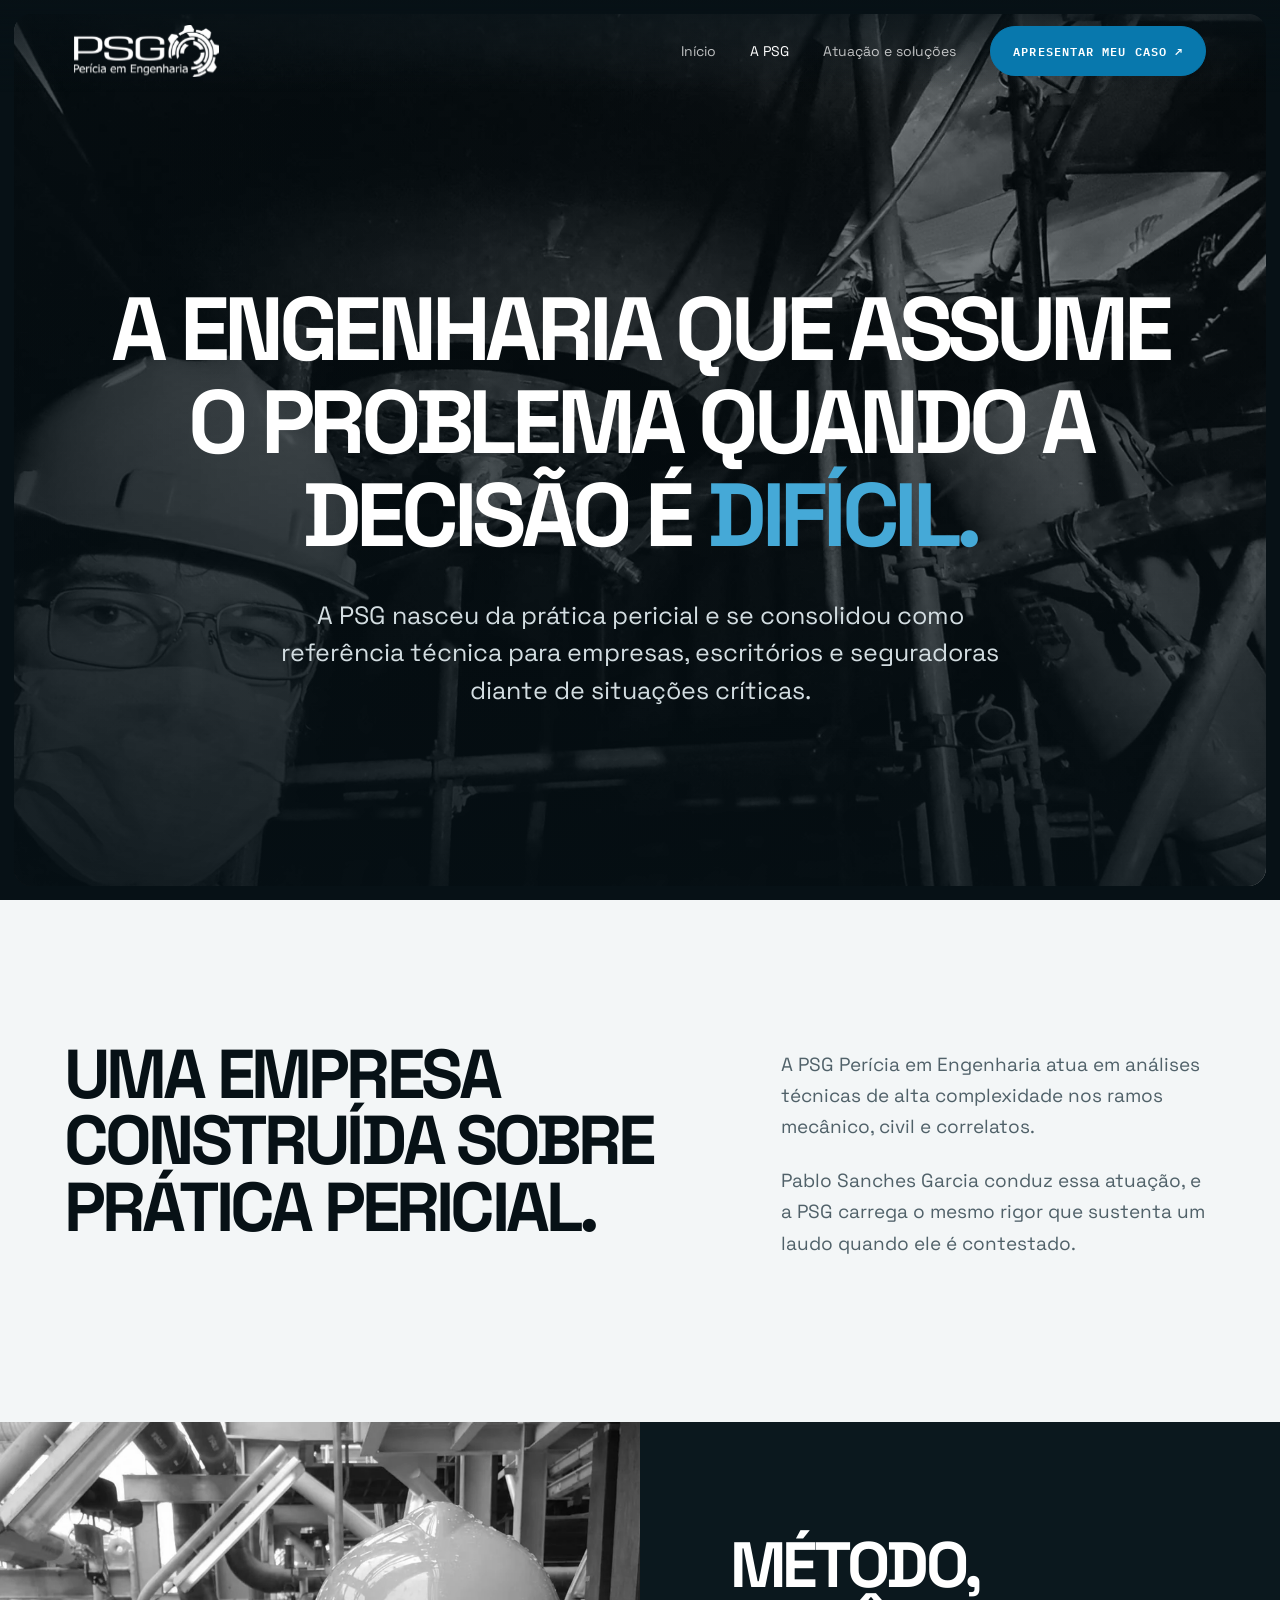
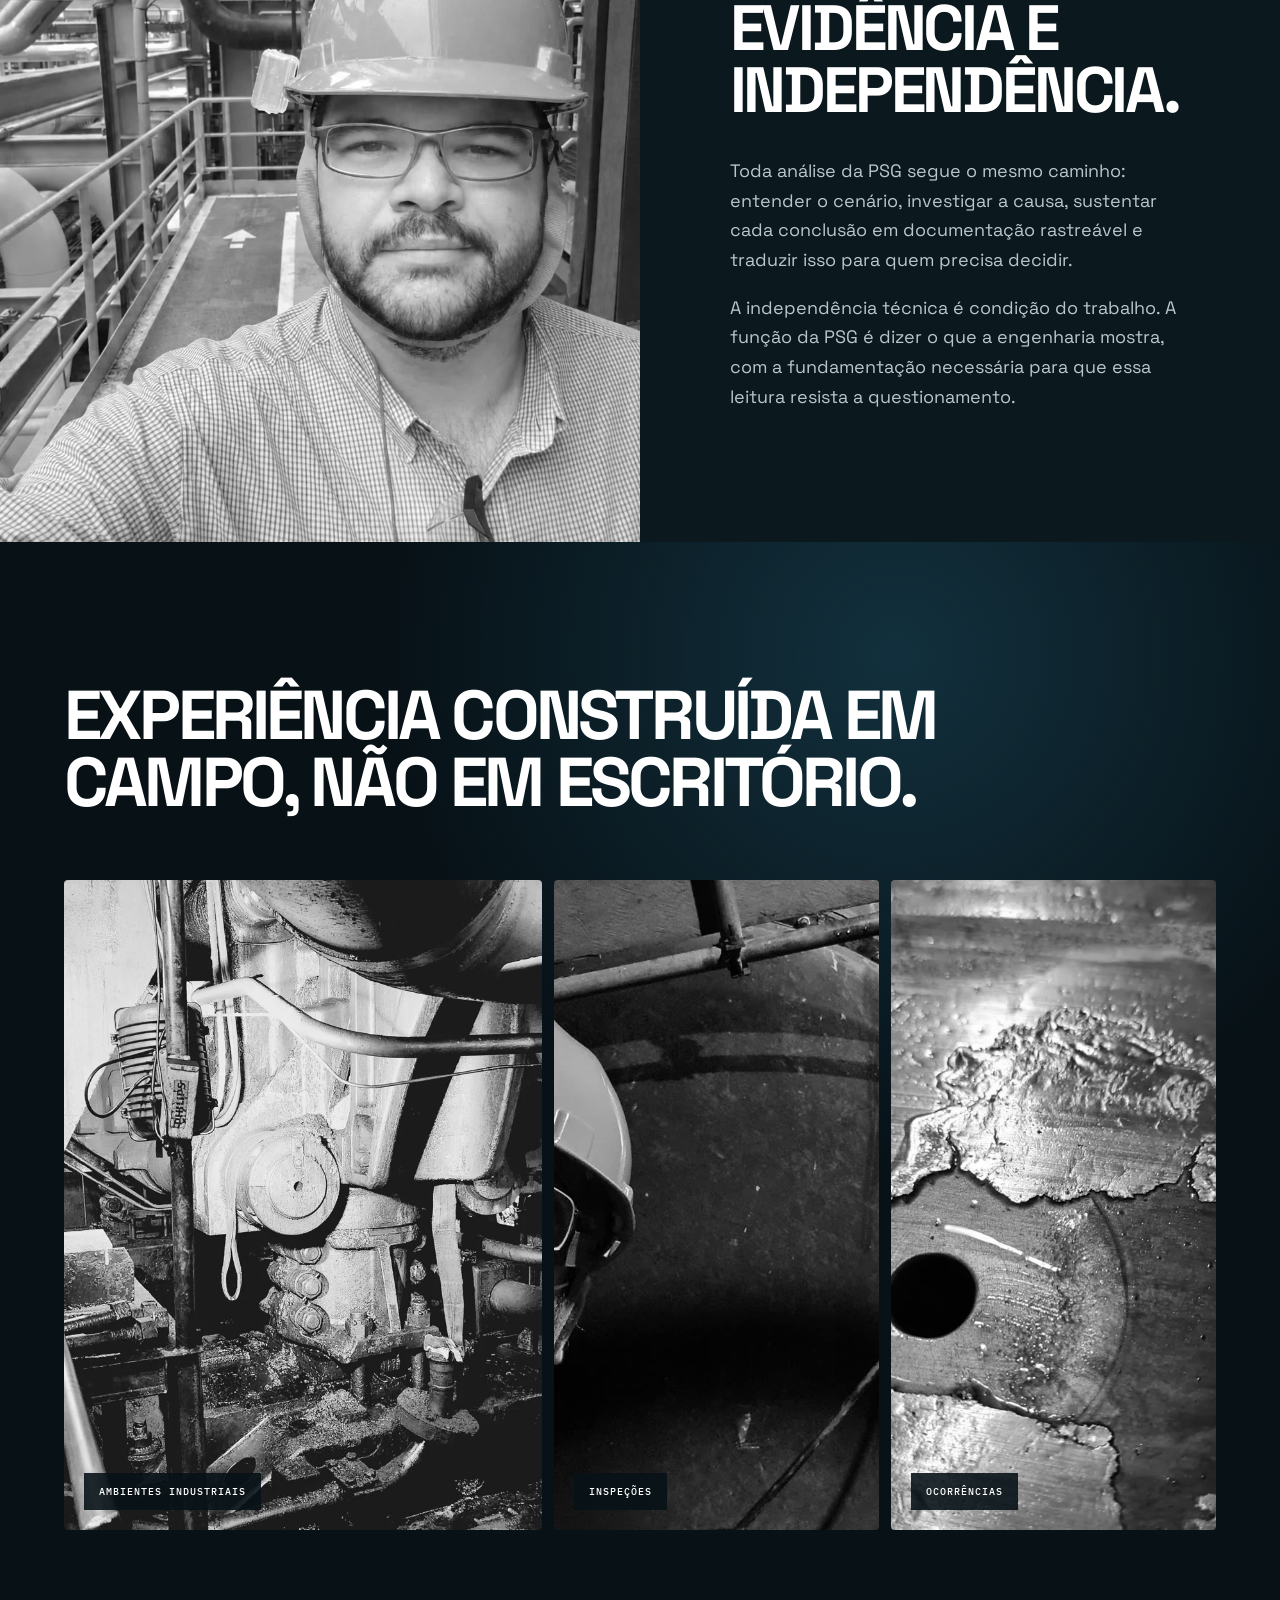
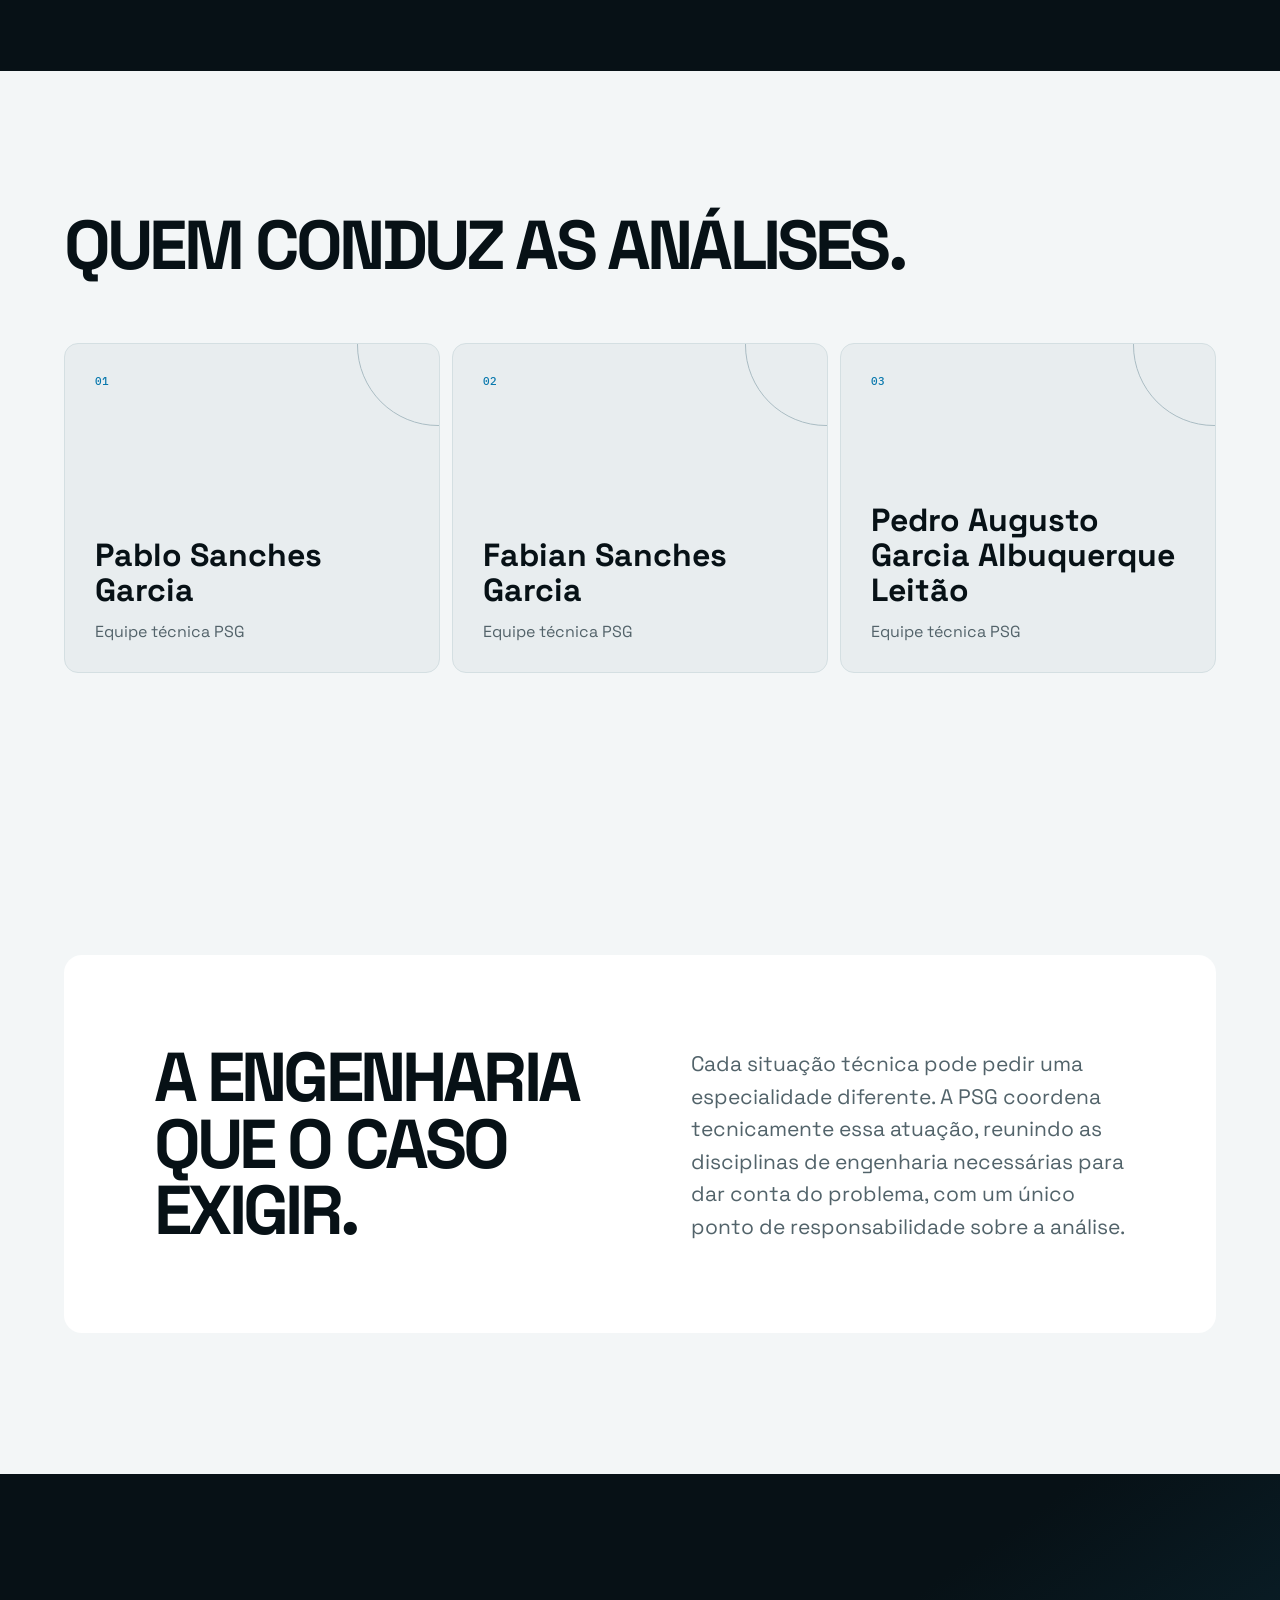
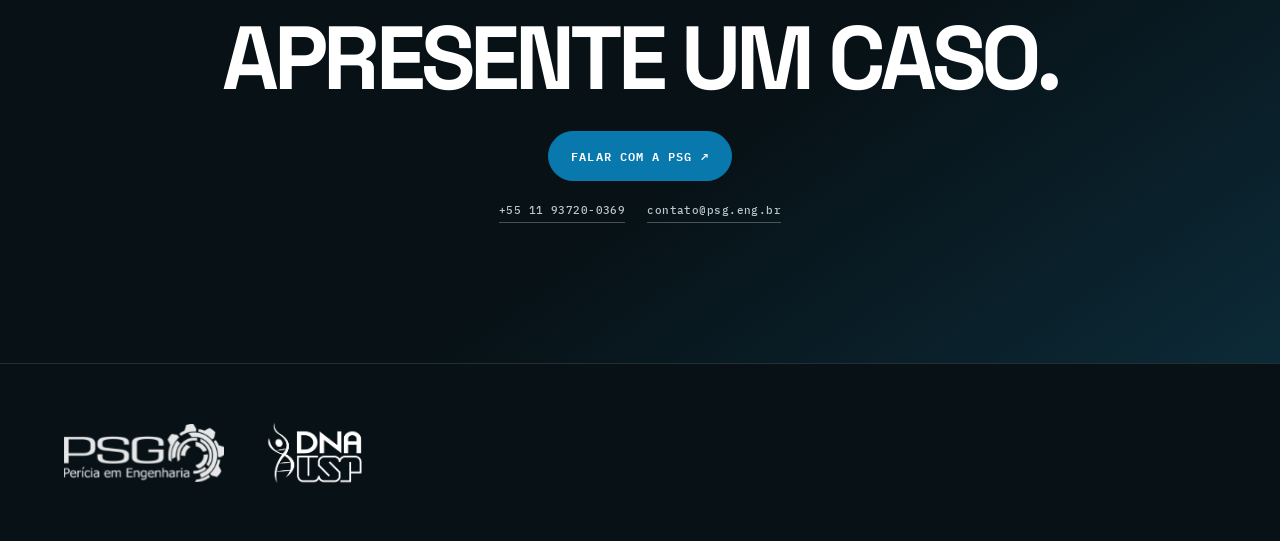
==== a-psg/index.html @ a9a71434 "COMMIT 01 | THEODORO" ====
<!DOCTYPE html>

<html lang="pt-BR"><head>
<!-- Google Tag Manager -->
<script>(function(w,d,s,l,i){w[l]=w[l]||[];w[l].push({"gtm.start":new Date().getTime(),event:"gtm.js"});var f=d.getElementsByTagName(s)[0],j=d.createElement(s),dl=l!="dataLayer"?"&l="+l:"";j.async=true;j.src="https://www.googletagmanager.com/gtm.js?id="+i+dl;f.parentNode.insertBefore(j,f);})(window,document,"script","dataLayer","GTM-MQ7P9SL2");</script>
<!-- End Google Tag Manager --><meta charset="utf-8"/><meta content="width=device-width,initial-scale=1" name="viewport"/><meta content="Conheça a PSG Perícia em Engenharia." name="description"/><title>A PSG — Perícia em Engenharia</title><link href="../assets/brand/favicon-psg.png" rel="icon" sizes="512x512" type="image/png"/><style>html,body{background:#071116}</style><link href="https://fonts.googleapis.com" rel="preconnect"/><link crossorigin="anonymous" href="https://fonts.gstatic.com" rel="preconnect"/><link href="https://fonts.googleapis.com/css2?family=IBM+Plex+Mono:wght@400;500;600&amp;family=Space+Grotesk:wght@400;500;600;700&amp;display=swap" rel="stylesheet"/><script>if(location.protocol==="file:")document.documentElement.classList.add("psg-file-entry")</script><link href="../style.css" rel="stylesheet"/></head>
<body class="inner about-page">
<!-- Google Tag Manager (noscript) -->
<noscript><iframe height="0" src="https://www.googletagmanager.com/ns.html?id=GTM-MQ7P9SL2" style="display:none;visibility:hidden" width="0"></iframe></noscript>
<!-- End Google Tag Manager (noscript) -->
<header class="topbar"><div class="wrap nav"><a href="../index.html"><img alt="PSG Perícia em Engenharia" class="logo" decoding="async" src="../assets/brand/logo-psg.svg"/></a><button aria-controls="navlinks" aria-expanded="false" aria-label="Abrir menu" class="menu">☰</button><nav class="navlinks" id="navlinks"><a href="../index.html">Início</a><a class="active" href="../a-psg/index.html">A PSG</a><a href="../solucoes/index.html">Atuação e soluções</a><a class="pill" href="#contato">Apresentar meu caso ↗</a></nav></div></header>
<main>
<section class="inner-hero"><img alt="Pablo Sanches Garcia durante uma inspeção em uma planta industrial" class="inner-hero-bg" decoding="async" fetchpriority="high" loading="eager" src="../assets/web/about-pablo-method.webp"/><div class="wrap inner-hero-content"><h1>A engenharia que assume o problema quando a decisão é <em>difícil.</em></h1><p>A PSG nasceu da prática pericial e se consolidou como referência técnica para empresas, escritórios e seguradoras diante de situações críticas.</p></div></section>
<section class="section light"><div class="wrap about-intro reveal"><h2>Uma empresa construída sobre prática pericial.</h2><div class="about-copy"><p>A PSG Perícia em Engenharia atua em análises técnicas de alta complexidade nos ramos mecânico, civil e correlatos.</p><p>Pablo Sanches Garcia conduz essa atuação, e a PSG carrega o mesmo rigor que sustenta um laudo quando ele é contestado.</p></div></div></section>
<section class="method-band"><div class="method-image reveal reveal-left"><img alt="Pablo em campo, com equipamento de proteção, dentro de uma planta industrial" decoding="async" loading="lazy" src="../assets/web/about-pablo-sem-marcas.webp"/></div><div class="method-copy reveal reveal-right"><h2>Método, evidência e independência.</h2><p>Toda análise da PSG segue o mesmo caminho: entender o cenário, investigar a causa, sustentar cada conclusão em documentação rastreável e traduzir isso para quem precisa decidir.</p><p>A independência técnica é condição do trabalho. A função da PSG é dizer o que a engenharia mostra, com a fundamentação necessária para que essa leitura resista a questionamento.</p></div></section>
<section class="section field-section inner-field"><div class="wrap"><div class="field-heading reveal"><h2>Experiência construída em campo, não em escritório.</h2></div><div class="inner-gallery reveal"><figure><img alt="Equipamento no interior de uma fábrica" decoding="async" loading="lazy" src="../assets/web/about-field.webp"/><figcaption>Ambientes industriais</figcaption></figure><figure><img alt="Pablo inspecionando um equipamento industrial" decoding="async" loading="lazy" src="../assets/web/about-pablo-inspection.webp"/><figcaption>Inspeções</figcaption></figure><figure><img alt="Evidência de falha em componente" decoding="async" loading="lazy" src="../assets/web/about-evidence.webp"/><figcaption>Ocorrências</figcaption></figure></div></div></section>
<section class="section light team-section"><div class="wrap"><div class="team-heading reveal"><h2>Quem conduz as análises.</h2></div><div class="team-grid reveal"><article><span>01</span><h3>Pablo Sanches Garcia</h3><p>Equipe técnica PSG</p></article><article><span>02</span><h3>Fabian Sanches Garcia</h3><p>Equipe técnica PSG</p></article><article><span>03</span><h3>Pedro Augusto Garcia Albuquerque Leitão</h3><p>Equipe técnica PSG</p></article></div></div></section>
<section class="section light capacity"><div class="wrap"><div class="capacity-card reveal"><h2>A engenharia que o caso exigir.</h2><p>Cada situação técnica pode pedir uma especialidade diferente. A PSG coordena tecnicamente essa atuação, reunindo as disciplinas de engenharia necessárias para dar conta do problema, com um único ponto de responsabilidade sobre a análise.</p></div></div></section>
<section class="section contact-section" id="contato"><div class="wrap contact reveal"><div><h2>Apresente um caso.</h2></div><div class="contact-side"><a class="button primary" href="https://wa.me/5511937200369">Falar com a PSG ↗</a><div class="contact-links"><a href="tel:+5511937200369">+55 11 93720-0369</a><a href="mailto:contato@psg.eng.br">contato@psg.eng.br</a></div></div></div></section>
</main><footer class="footer"><div class="wrap footer-row"><div class="footer-brands"><img alt="PSG" class="footer-logo" decoding="async" src="../assets/brand/logo-psg.svg"/><img alt="DNA USP" class="dna-logo" decoding="async" src="../assets/brand/dna-usp-branco.png"/></div></div></footer><script src="../script.js"></script></body></html>
---- style.css ----
:root{--blue:#0878ad;--blue2:#45a9d7;--ink:#071116;--paper:#f3f6f7;--line:rgba(255,255,255,.18);--muted:#aebbc1;--max:1440px;--pad:clamp(24px,5vw,78px)}
*{box-sizing:border-box}html{scroll-behavior:smooth}body{margin:0;background:var(--ink);color:#fff;font-family:"Space Grotesk",sans-serif;overflow-x:hidden}a{color:inherit;text-decoration:none}img{display:block;max-width:100%}button{font:inherit}.wrap{width:min(var(--max),100%);margin:auto;padding-inline:var(--pad)}
.topbar{position:fixed;z-index:30;left:0;right:0;top:0;height:92px;display:flex;align-items:center;transition:.3s;background:linear-gradient(#071116cc,transparent)}.topbar.scrolled{height:72px;background:#071116eb;backdrop-filter:blur(12px);border-bottom:1px solid #ffffff14}.nav{display:flex;align-items:center;justify-content:space-between}.logo{width:176px;filter:brightness(0) invert(1)}.navlinks{display:flex;gap:34px;align-items:center;font-size:14px}.navlinks a:not(.pill){opacity:.72}.navlinks a.active,.navlinks a:hover{opacity:1}.pill,.button{border:1px solid #fff3;border-radius:100px;padding:14px 22px;display:inline-flex;align-items:center;gap:18px;text-transform:uppercase;letter-spacing:.09em;font:600 12px "IBM Plex Mono",monospace;transition:.25s}.button.primary,.pill{background:var(--blue);border-color:var(--blue)}.button:hover,.pill:hover{background:#fff;color:var(--ink);transform:translateY(-2px)}.menu{display:none;background:none;border:0;color:#fff;font-size:24px}
.hero{min-height:100svh;position:relative;display:flex;align-items:flex-end;overflow:hidden}.hero-bg{position:absolute;inset:0;background:url('assets/web/hero-industria.webp') center/cover no-repeat;filter:grayscale(1);transform:scale(1.02)}.hero:after{content:"";position:absolute;inset:0;background:linear-gradient(90deg,#061015f2 0%,#061015b5 48%,#06101522 78%),linear-gradient(0deg,#071116 0%,transparent 45%)}.hero-content{position:relative;z-index:2;padding-top:150px;padding-bottom:72px}.eyebrow{display:flex;gap:13px;align-items:center;text-transform:uppercase;letter-spacing:.16em;font:500 11px "IBM Plex Mono";color:var(--blue2)}.eyebrow:before{content:"";width:36px;height:1px;background:currentColor}.hero h1,.page-hero h1{font-size:clamp(54px,7.6vw,120px);line-height:.88;letter-spacing:-.065em;max-width:1100px;margin:24px 0 34px;text-transform:uppercase}.hero h1 em,.page-hero h1 em{color:var(--blue2);font-style:normal}.lead{font-size:clamp(18px,2vw,25px);line-height:1.4;max-width:720px;color:#d8e0e4}.actions{display:flex;gap:12px;margin-top:36px;flex-wrap:wrap}.hero-meta{display:flex;gap:40px;margin-top:72px;font:500 11px "IBM Plex Mono";letter-spacing:.1em;text-transform:uppercase;color:#bfccd1}.hero-meta span{display:flex;gap:10px;align-items:center}.hero-meta i{width:5px;height:5px;background:var(--blue2);border-radius:50%}
.ticker{border-block:1px solid #ffffff18;overflow:hidden;white-space:nowrap;padding:18px 0;font:500 12px "IBM Plex Mono";text-transform:uppercase;letter-spacing:.13em;color:#8da0a8}.ticker-track{display:flex;width:max-content;will-change:transform;animation:tickerMove 34s linear infinite}.ticker-sequence{display:flex;align-items:center;flex:none}.ticker b{color:var(--blue2);margin:0 25px}@keyframes tickerMove{to{transform:translateX(-50%)}}
.section{padding:clamp(90px,11vw,170px) 0}.section.light{background:var(--paper);color:var(--ink)}.section.blue{background:var(--blue)}.section-head{display:grid;grid-template-columns:1fr 2fr;gap:60px;margin-bottom:70px}.section h2{font-size:clamp(42px,5.4vw,82px);line-height:.96;letter-spacing:-.055em;margin:0;text-transform:uppercase}.section-intro{font-size:clamp(19px,2.1vw,28px);line-height:1.35;max-width:760px;margin:0;color:#becbd0}.light .section-intro{color:#405159}.kicker{font:500 11px "IBM Plex Mono";letter-spacing:.14em;text-transform:uppercase;color:var(--blue)}
.problem-grid{display:grid;grid-template-columns:repeat(3,1fr);border-top:1px solid #1d3038}.problem{padding:34px 25px 50px 0;border-bottom:1px solid #1d3038;min-height:170px}.problem:nth-child(3n+2),.problem:nth-child(3n+3){padding-left:25px;border-left:1px solid #1d3038}.num{font:500 11px "IBM Plex Mono";color:var(--blue);margin-bottom:35px}.problem p{font-size:20px;line-height:1.3;margin:0;max-width:350px}
.split{display:grid;grid-template-columns:1fr 1fr;min-height:760px}.split-media{position:relative;overflow:hidden}.split-media img{width:100%;height:100%;object-fit:cover;filter:grayscale(1);transition:1s}.split-media:hover img{transform:scale(1.03);filter:grayscale(.3)}.split-copy{padding:clamp(50px,7vw,110px);display:flex;flex-direction:column;justify-content:center}.split-copy h2{max-width:720px}.split-copy p{font-size:20px;line-height:1.55;color:#c2ced3;max-width:650px}.steps{margin-top:40px}.step{display:grid;grid-template-columns:52px 1fr;padding:23px 0;border-top:1px solid #ffffff24}.step span{font:500 11px "IBM Plex Mono";color:var(--blue2)}.step b{font-size:17px;font-weight:500}
.services{display:grid;grid-template-columns:repeat(2,1fr);border-top:1px solid #b7c3c7}.service{padding:45px 25px 50px 0;border-bottom:1px solid #b7c3c7;display:grid;grid-template-columns:60px 1fr 40px;gap:15px;min-height:220px;transition:.3s}.service:nth-child(even){padding-left:35px;border-left:1px solid #b7c3c7}.service:hover{background:#fff;padding-inline:28px}.service .icon{font:500 11px "IBM Plex Mono";color:var(--blue)}.service h3{font-size:28px;line-height:1.1;margin:0 0 15px}.service p{margin:0;color:#506169;line-height:1.5}.arrow{font-size:26px;color:var(--blue)}
.field-gallery{display:grid;grid-template-columns:1.5fr .75fr .75fr;gap:12px;height:650px}.shot{position:relative;overflow:hidden}.shot img{width:100%;height:100%;object-fit:cover;filter:grayscale(1)}.shot:first-child img{object-position:center}.shot-label{position:absolute;left:20px;bottom:20px;background:#071116d9;padding:12px 14px;font:500 10px "IBM Plex Mono";letter-spacing:.1em;text-transform:uppercase}
.statement{padding:130px 0;background:var(--blue);color:#fff}.statement blockquote{margin:0;font-size:clamp(42px,6vw,96px);line-height:.98;letter-spacing:-.055em;text-transform:uppercase;max-width:1250px}.statement blockquote span{color:#052f44}
.contact{display:grid;grid-template-columns:1.3fr .7fr;gap:80px;align-items:end}.contact h2{font-size:clamp(54px,7vw,106px)}.contact-side{border-top:1px solid #ffffff35;padding-top:30px}.contact-side p{color:#c0ccd1;line-height:1.55}
.footer{padding:54px 0;border-top:1px solid #ffffff1f}.footer-row{display:flex;justify-content:flex-start;align-items:center}.footer-brands{display:flex;align-items:center;gap:40px}.footer-logo{width:160px;filter:brightness(0) invert(1);opacity:.9}.dna-logo{width:104px;height:auto;object-fit:contain}
.section-number{display:block;font:500 10px "IBM Plex Mono";letter-spacing:.15em;text-transform:uppercase;color:var(--blue2);margin-bottom:28px}.light .section-number{color:var(--blue)}
.media-stamp{position:absolute;left:26px;bottom:26px;z-index:2;padding:13px 16px;background:#071116e8;border:1px solid #ffffff20;font:500 10px "IBM Plex Mono";letter-spacing:.12em;text-transform:uppercase}
/* Home — direção editorial inspirada na referência */
.topbar{padding-top:10px}.topbar .nav{padding-inline:calc(var(--pad) + 10px)}.topbar .logo{width:145px}.topbar.scrolled{padding-top:0}
.home .problem,.home .service{position:relative}
.home .field-gallery{transition:grid-template-columns .65s cubic-bezier(.2,.8,.2,1)}.home .field-gallery:has(.shot:nth-child(1):hover){grid-template-columns:2.15fr .55fr .55fr}.home .field-gallery:has(.shot:nth-child(2):hover){grid-template-columns:.72fr 2.05fr .55fr}.home .field-gallery:has(.shot:nth-child(3):hover){grid-template-columns:.72fr .55fr 2.05fr}.home .field-gallery .shot{z-index:1;transition:filter .4s ease}.home .field-gallery .shot:nth-child(n):hover{transform:none;box-shadow:none}.home .field-gallery .shot img{transition:transform .7s cubic-bezier(.2,.8,.2,1),filter .7s ease}.home .field-gallery .shot:hover img{transform:scale(1.025);filter:grayscale(.15)}.home .field-gallery:has(.shot:hover) .shot:not(:hover){filter:brightness(.55)}
.home .section-head-clean{display:block;max-width:1050px}.home .section-head-clean>div{max-width:100%}
.home .statement blockquote{margin-inline:auto;text-align:center}.home .statement blockquote span{color:#bfeaff;text-shadow:0 2px 24px #001d2dcc}
.home .field-gallery .shot:hover img{filter:grayscale(1)}
/* Páginas internas — extensão direta do sistema visual da Home */
.inner-hero{min-height:calc(100svh - 28px);margin:14px;border-radius:18px;position:relative;overflow:hidden;display:flex;align-items:flex-end}.inner-hero:after{content:"";position:absolute;inset:0;background:linear-gradient(0deg,#061015d9 0%,#06101575 62%,#06101559),linear-gradient(90deg,#0610158c,#0610152e 72%)}.inner-hero-bg{position:absolute;inset:0;width:100%;height:100%;object-fit:cover;filter:grayscale(1)}.about-page .inner-hero-bg{object-position:center}.inner-hero-content{position:relative;z-index:2;padding-top:170px;padding-bottom:78px}.about-page .inner-hero-content{display:flex;flex-direction:column;align-items:center;text-align:center}.inner-hero h1{font-size:clamp(52px,7vw,110px);line-height:1.04;letter-spacing:-.06em;text-transform:uppercase;max-width:1170px;margin:0 0 34px}.about-page .inner-hero h1{max-width:1200px}.inner-hero h1 em{font-style:normal;color:var(--blue2)}.inner-hero p{font-size:clamp(18px,2vw,25px);line-height:1.5;max-width:760px;color:#d3dde1;margin:0}.solutions-hero .inner-hero-bg{object-position:center 62%}
.about-intro{display:grid;grid-template-columns:1.15fr .85fr;gap:10vw;align-items:start}.about-intro h2{max-width:820px}.about-copy{padding-top:8px}.about-copy p{font-size:19px;line-height:1.65;color:#506169;margin:0 0 22px}.method-band{display:grid;grid-template-columns:1fr 1fr;min-height:720px}.method-image{overflow:hidden}.method-image img{width:100%;height:100%;object-fit:cover;object-position:center;filter:grayscale(1)}.method-copy{display:flex;flex-direction:column;justify-content:center;padding:clamp(55px,7vw,110px);background:#0b181e}.method-copy h2{font-size:clamp(42px,5vw,76px);line-height:.98;letter-spacing:-.05em;text-transform:uppercase;margin:0 0 34px}.method-copy p{font-size:18px;line-height:1.65;color:#b9c7cc;max-width:680px;margin:0 0 18px}
.inner-field{background:radial-gradient(circle at 70% 10%,#12303d,transparent 38%),var(--ink)}.inner-field .field-heading{max-width:1050px;margin-bottom:65px}.inner-gallery{display:grid;grid-template-columns:1.25fr .85fr .85fr;gap:12px;height:650px;transition:grid-template-columns .65s cubic-bezier(.2,.8,.2,1)}.inner-gallery:has(figure:nth-child(1):hover){grid-template-columns:2.15fr .55fr .55fr}.inner-gallery:has(figure:nth-child(2):hover){grid-template-columns:.72fr 2.05fr .55fr}.inner-gallery:has(figure:nth-child(3):hover){grid-template-columns:.72fr .55fr 2.05fr}.inner-gallery figure{margin:0;position:relative;overflow:hidden;border-radius:4px;transition:filter .4s ease}.inner-gallery img{width:100%;height:100%;object-fit:cover;filter:grayscale(1);transition:transform .7s cubic-bezier(.2,.8,.2,1)}.about-page .inner-gallery figure:first-child img{object-position:center}.about-page .inner-gallery figure:nth-child(2) img{object-position:42% center}.inner-gallery figure:hover img{transform:scale(1.025)}.inner-gallery:has(figure:hover) figure:not(:hover){filter:brightness(.55)}.inner-gallery figcaption{position:absolute;left:20px;bottom:20px;background:#071116e3;padding:12px 15px;font:500 10px "IBM Plex Mono";letter-spacing:.1em;text-transform:uppercase}.team-heading{max-width:900px;margin-bottom:65px}.team-grid{display:grid;grid-template-columns:repeat(3,1fr);gap:12px}.team-grid article{min-height:330px;padding:30px;border:1px solid #d4dfe2;border-radius:14px;background:#e8edef;display:flex;flex-direction:column;justify-content:flex-end;position:relative;overflow:hidden;transition:.35s}.team-grid article:after{content:"";position:absolute;width:160px;height:160px;border:1px solid #aabcc3;border-radius:50%;right:-80px;top:-80px}.team-grid article:hover{background:var(--blue);color:#fff;transform:translateY(-6px);border-color:var(--blue)}.team-grid article>span{position:absolute;left:30px;top:30px;font:500 11px "IBM Plex Mono";color:var(--blue)}.team-grid article:hover>span{color:#fff}.team-grid h3{font-size:clamp(25px,2.5vw,38px);line-height:1.08;margin:0 0 14px}.team-grid p{margin:0;color:#53636a}.team-grid article:hover p{color:#d8edf5}.capacity-card{background:#fff;border-radius:18px;padding:clamp(45px,7vw,90px);display:grid;grid-template-columns:1fr 1fr;gap:8vw;align-items:end}.capacity-card p{font-size:21px;line-height:1.55;color:#52636a;margin:0}.inner .contact-section{background:linear-gradient(145deg,#071116 55%,#0c2a37)}.inner .contact-section .contact{display:flex;flex-direction:column;align-items:center;text-align:center;gap:30px;max-width:1120px}.inner .contact-section .contact-side{border:0;padding:0;display:flex;flex-direction:column;align-items:center}.inner .contact-section .contact-side p{font-size:20px;max-width:680px;margin:0 0 28px}
.solutions-section{background:#071116}.solutions-page .solutions-list{border-top-color:#ffffff24}.solutions-page .solution-button{padding:40px 0}.solutions-page .solution-button strong{font-size:clamp(27px,3.2vw,48px)}.solutions-page .solution-content-inner{padding-bottom:55px}.solutions-image{height:600px;overflow:hidden;margin:0 14px;border-radius:18px}.solutions-image img{width:100%;height:100%;object-fit:cover;object-position:center;filter:grayscale(1)}
@media(max-width:900px){.inner-hero{margin:8px;min-height:82svh}.about-intro,.method-band,.capacity-card,.geography-grid{grid-template-columns:1fr}.method-image{height:520px}.inner-gallery,.inner-gallery:has(figure:nth-child(n):hover){grid-template-columns:1fr 1fr;height:720px}.inner-gallery figure:first-child{grid-column:1/-1}.team-grid{grid-template-columns:1fr 1fr}.solutions-image{height:460px;margin:8px}.solutions-page .solution-content-inner{padding-left:42px}}
@media(max-width:560px){.inner-hero h1{font-size:11.5vw;line-height:1.12;letter-spacing:-.045em}.inner-hero-content{padding-top:130px;padding-bottom:44px}.inner-hero p{font-size:18px;line-height:1.5}.method-image{height:420px}.inner-gallery,.inner-gallery:has(figure:nth-child(n):hover){grid-template-columns:1fr;height:auto}.inner-gallery figure,.inner-gallery figure:first-child{grid-column:auto;height:380px}.team-grid{grid-template-columns:1fr}.team-grid article{min-height:260px}.capacity-card{padding:34px 26px}.solutions-page .solution-content-inner{padding-left:42px}}
/* Páginas internas — continuação da linguagem visual da Home */
.page-hero.about-hero,.page-hero.solutions-hero{min-height:calc(86svh - 28px);margin:14px;border-radius:18px;padding:170px 0 72px;isolation:isolate}.page-hero .page-hero-bg{position:absolute;inset:0;z-index:-2;background-size:cover;background-position:center;filter:grayscale(1)}.about-hero .page-hero-bg{background-image:url('assets/web/planta.webp');background-position:center 56%}.solutions-hero .page-hero-bg{background-image:url('assets/web/solutions-hero.webp');background-position:center 52%}.page-hero.about-hero:after,.page-hero.solutions-hero:after{content:"";position:absolute;inset:0;z-index:-1;background:linear-gradient(90deg,#061015ed 0%,#061015ac 56%,#06101525 85%),linear-gradient(0deg,#071116b8,transparent 45%)}.about-hero h1,.solutions-hero h1{max-width:1180px;margin-bottom:28px}.about-hero .lead,.solutions-hero .lead{max-width:680px}
.about-intro .about-grid{align-items:end}.about-intro .principles{gap:14px;background:transparent}.about-intro .principle{position:relative;min-height:280px;border:1px solid #d5dfe2;border-radius:14px;background:#e8edef;display:flex;flex-direction:column;justify-content:flex-end;overflow:hidden;transition:.35s}.about-intro .principle:after{content:"";position:absolute;width:150px;height:150px;border:1px solid #a9bbc2;border-radius:50%;right:-75px;top:-75px}.about-intro .principle:hover{color:#fff;background:var(--blue);border-color:var(--blue);transform:translateY(-6px)}.about-intro .principle:hover p{color:#d9eff8}.about-intro .principle:hover .mono{color:#fff}
.about-field{height:690px;min-height:0;overflow:hidden}.about-field .split-copy,.about-field .split-media{height:690px}.about-field .split-copy{justify-content:center}.about-field .split-media img{object-position:center center}.about-capacity .field-heading{max-width:1000px;margin-bottom:65px}.about-capacity .field-heading .section-intro{margin-top:25px}.about-capacity .field-gallery{transition:grid-template-columns .65s cubic-bezier(.2,.8,.2,1)}.about-capacity .field-gallery:has(.shot:nth-child(1):hover){grid-template-columns:2.15fr .55fr .55fr}.about-capacity .field-gallery:has(.shot:nth-child(2):hover){grid-template-columns:.72fr 2.05fr .55fr}.about-capacity .field-gallery:has(.shot:nth-child(3):hover){grid-template-columns:.72fr .55fr 2.05fr}.about-capacity .shot img{filter:grayscale(1);transition:transform .65s ease,filter .65s ease}.about-capacity .shot:hover img{transform:scale(1.025);filter:grayscale(1)}.about-capacity .field-gallery:has(.shot:hover) .shot:not(:hover){filter:brightness(.6)}
.solutions-hero+section{padding-top:110px}.solutions-hero+section .solutions-list{border:0;display:grid;gap:12px}.solutions-hero+section .solution-item{border:1px solid #ffffff1d;border-radius:14px;background:#0c1a21;overflow:hidden;transition:.3s}.solutions-hero+section .solution-item:hover,.solutions-hero+section .solution-item.open{background:#102630;border-color:#2d6178}.solutions-hero+section .solution-button{padding:32px 28px;grid-template-columns:58px 1fr 40px}.solutions-hero+section .solution-content-inner{padding:4px 28px 38px 86px}.solutions-hero+section .solution-content-inner>div{border-top:1px solid #ffffff1c;padding-top:18px}.solutions-detail{height:650px;min-height:0}.solutions-detail .split-media,.solutions-detail .split-copy{height:650px}.solutions-detail .split-media img{object-position:center}.solutions-detail .split-copy{align-items:center;text-align:center}.solutions-detail .split-copy p{max-width:620px}
.page-contact{background:linear-gradient(145deg,#071116 55%,#0c2a37)}.page-contact.blue{background:linear-gradient(145deg,#0878ad,#07587e)}.page-contact .contact{display:flex;flex-direction:column;align-items:center;text-align:center;gap:28px;max-width:1120px}.page-contact .contact-side{border:0;padding:0;display:flex;flex-direction:column;align-items:center}.page-contact .contact-side p{font-size:20px;max-width:650px;margin:0 0 28px}
@media(max-width:900px){.page-hero.about-hero,.page-hero.solutions-hero{margin:8px;min-height:78svh}.about-intro .principles{grid-template-columns:1fr}.about-field,.about-field .split-copy{height:auto}.about-field .split-media{height:460px}.about-capacity .field-gallery:has(.shot:nth-child(n):hover){grid-template-columns:1fr 1fr}.solutions-detail,.solutions-detail .split-copy{height:auto}.solutions-detail .split-media{height:460px}.solutions-hero+section .solution-content-inner{grid-template-columns:1fr 1fr}}
@media(max-width:560px){.about-capacity .field-gallery:has(.shot:nth-child(n):hover){grid-template-columns:1fr}.solutions-hero+section .solution-content-inner{grid-template-columns:1fr;padding-left:28px}.solutions-hero+section .solution-button{grid-template-columns:42px 1fr 30px;padding-inline:20px}}
@media(max-width:900px){.home .field-gallery:has(.shot:nth-child(n):hover){grid-template-columns:1fr 1fr}.home .field-gallery .shot:nth-child(n):hover{transform:none}}
@media(max-width:560px){.home .field-gallery:has(.shot:nth-child(n):hover){grid-template-columns:1fr}}
@media(max-width:560px){.topbar .nav{padding-inline:28px}.topbar .logo{width:124px}}
.home .hero{min-height:calc(100svh - 28px);margin:14px;border-radius:18px;align-items:center}.home .hero:after{background:linear-gradient(90deg,#061015ee 0%,#061015ad 49%,#06101518 78%),linear-gradient(0deg,#07111699 0%,transparent 45%)}.home .hero-bg{background-position:center 45%}.home .hero-content{padding-top:132px;padding-bottom:70px}.home .hero h1{max-width:1160px;margin-top:0}.home .hero .lead{max-width:650px}.home .ticker{margin-top:14px}
@media(max-width:1200px){.home .hero:after{background:linear-gradient(90deg,#061015f5 0%,#061015e8 55%,#0610159c 82%,#0610155e 100%),linear-gradient(0deg,#071116d9 0%,transparent 58%)}.home .hero-content{padding-right:max(28px,8vw)}.home .hero h1{font-size:clamp(62px,8.8vw,100px);line-height:.94;max-width:900px}.home .hero .lead{max-width:620px;color:#f5f8f9;background:linear-gradient(90deg,#061015d6 0%,#061015a8 78%,transparent 100%);border-left:3px solid var(--blue2);padding:16px 24px 16px 20px;margin-left:-20px;text-shadow:0 1px 12px #000}}
.home .home-method{height:680px;min-height:0;overflow:hidden}.home .home-method .split-media{height:680px;min-height:0}.home .home-method .split-media img{width:100%;height:100%;object-fit:cover;object-position:center center}.home .home-method .split-copy{height:680px;padding-block:48px;align-items:center;text-align:center}.home .home-method .split-copy>p{max-width:620px}.home .home-method .steps{margin:24px auto 0;width:min(100%,620px);text-align:left}.home .home-method .step{padding:14px 0}.home .section.light{position:relative}
.home .problem-grid{border:0;gap:14px}.home .problem,.home .problem:nth-child(n){min-height:230px;padding:28px;border:1px solid #d6dfe2;border-radius:14px;background:#e9eef0;display:flex;flex-direction:column;justify-content:space-between;overflow:hidden;transition:.3s}.home .problem .num{width:44px;height:44px;margin:0;border-radius:50%;display:grid;place-items:center;background:var(--ink);color:#fff}.home .problem p{font-size:22px}.home .problem:after{content:"";position:absolute;width:130px;height:130px;border:1px solid #aabcc3;border-radius:50%;right:-68px;top:-68px;transition:.35s}.home .problem:hover{background:var(--blue);color:#fff;transform:translateY(-5px);border-color:var(--blue)}.home .problem:hover .num{background:#fff;color:var(--blue)}.home .problem:hover:after{width:180px;height:180px;border-color:#ffffff55}
.home .services{grid-template-columns:repeat(4,1fr);gap:12px;border:0}.home .service,.home .service:nth-child(n){display:flex;flex-direction:column;min-height:390px;padding:28px;border:0;border-radius:14px;background:#e8edef;transition:.35s}.home .service .icon{width:42px;height:42px;display:grid;place-items:center;border:1px solid #aabac0;border-radius:50%;margin-bottom:auto}.home .service h3{font-size:clamp(22px,1.8vw,30px)}.home .service .arrow{position:absolute;right:25px;top:26px}.home .service:before{content:"";position:absolute;left:0;right:0;bottom:0;width:auto;height:7px;background:var(--blue);transition:.35s}.home .service:hover{padding:28px;background:var(--ink);color:#fff;transform:translateY(-7px)}.home .service:hover p{color:#b9c6cb}.home .service:hover:before{height:14px}
.home .field-section{background:radial-gradient(circle at 70% 20%,#12303d 0,transparent 38%),var(--ink)}.home .field-heading{max-width:1050px;margin:0 0 70px}.home .field-heading h2{text-align:left}.home .field-heading .section-intro{margin-top:26px;text-align:left}.home .field-gallery{transform:rotate(-.35deg)}.home .shot{border-radius:4px}.geography-grid{display:grid;grid-template-columns:1.15fr .85fr;gap:9vw;align-items:end}.geography-grid p{font-size:clamp(20px,2vw,28px);line-height:1.5;color:#52636a;margin:0}.home .statement{position:relative;overflow:hidden;background:var(--ink)}.home .statement:before{content:"";position:absolute;inset:0;background:linear-gradient(#0878addb,#0878addb),url('assets/web/planta.webp') center 55%/cover no-repeat;opacity:.62}.home .statement .wrap{position:relative;z-index:2}.home .contact-section{background:linear-gradient(145deg,#071116 55%,#0c2a37)}.home .contact-section .contact{display:flex;flex-direction:column;align-items:center;text-align:center;gap:28px;max-width:1120px}.home .contact-section .contact-side{border:0;padding:0;display:flex;flex-direction:column;align-items:center}.home .contact-section .contact-side p{font-size:20px;max-width:650px;margin:0 0 28px}.contact-links{display:flex;gap:22px;justify-content:center;margin-top:22px;font:500 11px "IBM Plex Mono";letter-spacing:.08em;text-transform:uppercase;color:#b9c8ce}.contact-links a{border-bottom:1px solid #ffffff45;padding-bottom:5px}.contact-links a:hover{color:#fff;border-color:#fff}
.page-hero{min-height:78svh;display:flex;align-items:flex-end;position:relative;background:#0a151b;padding:190px 0 80px;overflow:hidden}.page-hero .ghost{position:absolute;right:-2vw;top:80px;font-size:clamp(250px,40vw,620px);font-weight:700;line-height:1;color:#ffffff05;letter-spacing:-.1em}.page-hero p{max-width:780px}.about-grid{display:grid;grid-template-columns:1.1fr .9fr;gap:11vw}.big-copy{font-size:clamp(29px,3vw,46px);line-height:1.18;letter-spacing:-.025em;margin:0}.body-copy{font-size:18px;line-height:1.7;color:#53636a}.principles{display:grid;grid-template-columns:repeat(3,1fr);gap:1px;background:#cbd4d7;margin-top:90px}.principle{background:var(--paper);padding:45px 35px}.principle strong{display:block;font-size:23px;margin:28px 0 12px}.principle p{color:#596a72;line-height:1.5}.mono{font:500 11px "IBM Plex Mono";color:var(--blue);letter-spacing:.1em;text-transform:uppercase}
.solutions-list{border-top:1px solid #ffffff2b}.solution-item{border-bottom:1px solid #ffffff2b}.solution-button{width:100%;background:none;color:#fff;border:0;text-align:left;padding:34px 0;display:grid;grid-template-columns:70px 1fr 40px;align-items:center;cursor:pointer}.solution-button span:first-child{font:500 11px "IBM Plex Mono";color:var(--blue2)}.solution-button strong{font-size:clamp(25px,3vw,44px);font-weight:500}.solution-button i{font-style:normal;font-size:26px;transition:.3s}.solution-item.open i{transform:rotate(45deg)}.solution-content{max-height:0;overflow:hidden;transition:max-height .5s ease}.solution-content-inner{display:grid;grid-template-columns:repeat(4,1fr);gap:26px;padding:5px 0 45px 70px}.solution-content h4{font:500 10px "IBM Plex Mono";letter-spacing:.1em;text-transform:uppercase;color:var(--blue2);margin:0 0 12px}.solution-content p{color:#aebbc1;line-height:1.5;margin:0}.reveal{opacity:0;transform:translateY(30px);transition:opacity .85s ease,transform .85s cubic-bezier(.2,.8,.2,1),filter .85s ease;filter:blur(5px)}.reveal-left{transform:translateX(-46px)}.reveal-right{transform:translateX(46px)}.reveal.visible{opacity:1;transform:none;filter:none}.about-page .inner-hero-bg{animation:aboutHeroIn 1.4s cubic-bezier(.2,.8,.2,1) both}.about-page .inner-hero-content{animation:aboutCopyIn 1s .18s cubic-bezier(.2,.8,.2,1) both}.about-page .inner-gallery.reveal figure{opacity:0;transform:translateY(24px);transition:opacity .65s ease,transform .65s cubic-bezier(.2,.8,.2,1),filter .4s ease}.about-page .inner-gallery.visible figure{opacity:1;transform:none}.about-page .inner-gallery.visible figure:nth-child(2){transition-delay:.1s}.about-page .inner-gallery.visible figure:nth-child(3){transition-delay:.2s}@keyframes aboutHeroIn{from{opacity:.25;transform:scale(1.06)}to{opacity:1;transform:scale(1)}}@keyframes aboutCopyIn{from{opacity:0;transform:translateY(28px)}to{opacity:1;transform:none}}@media(prefers-reduced-motion:reduce){.reveal,.reveal-left,.reveal-right,.about-page .inner-gallery.reveal figure,.about-page .inner-hero-bg,.about-page .inner-hero-content{animation:none;transition:none;transform:none;filter:none}.reveal,.about-page .inner-gallery.reveal figure{opacity:1}}
@media(max-width:900px){.navlinks{display:none;position:absolute;top:72px;left:16px;right:16px;background:#0b181e;padding:25px;flex-direction:column;align-items:flex-start;border:1px solid #ffffff1c}.navlinks.open{display:flex}.menu{display:block}.hero h1,.page-hero h1{font-size:clamp(50px,14vw,82px)}.section-head,.split,.about-grid,.contact{grid-template-columns:1fr}.split-media{min-height:520px}.problem-grid{grid-template-columns:1fr}.problem,.problem:nth-child(n){padding:28px 0;border-left:0}.services{grid-template-columns:1fr}.service:nth-child(n){padding:35px 0;border-left:0}.field-gallery{grid-template-columns:1fr 1fr;height:700px}.shot:first-child{grid-column:1/-1}.solution-content-inner{grid-template-columns:1fr 1fr;padding-left:0}.hero-meta{flex-direction:column;gap:12px}.section-head{gap:22px}.footer-row{gap:30px;align-items:flex-start;flex-direction:column}}@media(max-width:560px){.logo{width:140px}.field-gallery{grid-template-columns:1fr;height:auto}.shot,.shot:first-child{height:380px;grid-column:auto}.solution-content-inner{grid-template-columns:1fr}.solution-button{grid-template-columns:42px 1fr 25px}.solution-content-inner{padding-left:42px}.hero-content{padding-bottom:42px}.contact{gap:35px}}
@media(max-width:900px){.home .hero{margin:8px;min-height:calc(100svh - 16px)}.home .home-method{height:auto;max-height:none}.home .home-method .split-media{height:460px;min-height:0}.home .home-method .split-copy{height:auto}.home .field-gallery{transform:none}.home .services{grid-template-columns:repeat(2,1fr)}.home .service,.home .service:nth-child(n){min-height:330px;padding:24px}.home .field-heading{margin-bottom:45px}}
@media(max-width:900px){.home .hero h1{font-size:11vw;line-height:.98;max-width:760px}.home .hero .lead{font-size:20px;line-height:1.48;max-width:590px}}
@media(min-width:561px) and (max-width:1200px){.section{padding-block:clamp(80px,9vw,120px)}.section h2{font-size:clamp(46px,6vw,68px)}.home .problem-grid{grid-template-columns:repeat(2,minmax(0,1fr))}.home .problem,.home .problem:nth-child(n){min-height:210px}.home .services{grid-template-columns:repeat(2,minmax(0,1fr))}.home .service,.home .service:nth-child(n){min-height:320px}.solutions-page .solution-content-inner,.solutions-hero+section .solution-content-inner{grid-template-columns:repeat(2,minmax(0,1fr))}.capacity-card{gap:5vw}.contact h2{font-size:clamp(54px,7vw,78px)}}
@media(min-width:901px) and (max-width:1100px){.navlinks{display:none;position:absolute;top:72px;left:16px;right:16px;background:#0b181e;padding:25px;flex-direction:column;align-items:flex-start;border:1px solid #ffffff1c}.navlinks.open{display:flex}.menu{display:block}.home .home-method,.method-band{grid-template-columns:1fr;height:auto;max-height:none}.home .home-method .split-media,.method-image{height:520px;min-height:0}.home .home-method .split-copy{height:auto;padding-block:70px}.method-copy{min-height:580px}.about-intro{grid-template-columns:1fr;gap:45px}.about-copy{max-width:760px}.inner-gallery{height:570px}.team-grid{grid-template-columns:repeat(2,minmax(0,1fr))}}
@media(max-width:560px){.home .hero{align-items:flex-end}.home .hero:after{background:linear-gradient(90deg,#061015fa 0%,#061015e8 78%,#061015bd),linear-gradient(0deg,#071116fa 0%,#0711168c 72%)}.home .hero-bg{background-position:58% center}.home .hero-content{padding-top:112px;padding-right:var(--pad);padding-bottom:34px}.home .hero h1{font-size:11.5vw;line-height:1.05;letter-spacing:-.045em;margin-bottom:24px;max-width:100%}.home .hero .lead{font-size:17px;line-height:1.5;max-width:100%;color:#fff;margin-left:0;padding:15px 16px;border-left-width:2px;background:#061015bd}.home .actions{display:grid;grid-template-columns:1fr;margin-top:28px}.home .actions .button{justify-content:space-between;width:100%;padding:15px 20px}.home .hero-meta{margin-top:30px;gap:8px;font-size:9px;line-height:1.35}.home .services{grid-template-columns:1fr}.home .service,.home .service:nth-child(n){min-height:300px}.home .problem,.home .problem:nth-child(n){min-height:200px}.home .home-method .split-copy{padding-inline:28px}.home .statement{padding-block:90px}.geography-grid{gap:28px}.contact-links{flex-direction:column;gap:12px}.solutions-page .solution-button strong{font-size:25px;line-height:1.1;overflow-wrap:anywhere}.footer-row{align-items:flex-start}.footer-brands{gap:20px}.footer-logo{width:126px}.dna-logo{width:82px}}

/* Preserva o telefone e o e-mail exatamente como foram digitados. */
.contact-links,.contact-links a{text-transform:none}.contact-links{letter-spacing:.04em}


/* PSG v03 — navegação fluida, sem flash branco e animações leves */
html{background:#071116}
/* O conteúdo anterior permanece até o próximo documento estar pronto. */
main{transition:opacity .18s ease,transform .22s cubic-bezier(.2,.8,.2,1)}
html.psg-leaving main,html.psg-entering main{opacity:0;transform:translateY(7px);pointer-events:none}
html.psg-navigating{cursor:progress}
/* Barra opaca durante scroll: elimina blur de tela cheia em dispositivos lentos. */
.topbar.scrolled{backdrop-filter:none;background:#071116f2}
/* A página local (file://) também recebe uma entrada suave. */
@keyframes psgFileEnter{from{opacity:0;transform:translateY(7px)}to{opacity:1;transform:translateY(0)}}
html.psg-file-entry main{animation:psgFileEnter .32s ease-out both}
/* Evita filtros pesados/blur nas várias seções durante o scroll. */
.reveal{filter:none;transform:translateY(14px);transition:opacity .52s ease,transform .52s cubic-bezier(.2,.8,.2,1)}
.reveal-left{transform:translateX(-20px)}
.reveal-right{transform:translateX(20px)}
.reveal.visible{filter:none}
.about-page .inner-hero-bg{animation-duration:.65s}
.about-page .inner-hero-content{animation-duration:.55s;animation-delay:.05s}
@media(prefers-reduced-motion:reduce){
 main,html.psg-leaving main,html.psg-entering main{transition:none;transform:none}
 html.psg-file-entry main{animation:none}
 .reveal,.reveal-left,.reveal-right{transition:none;transform:none;filter:none;opacity:1}
 .about-page .inner-hero-bg,.about-page .inner-hero-content{animation:none}
}
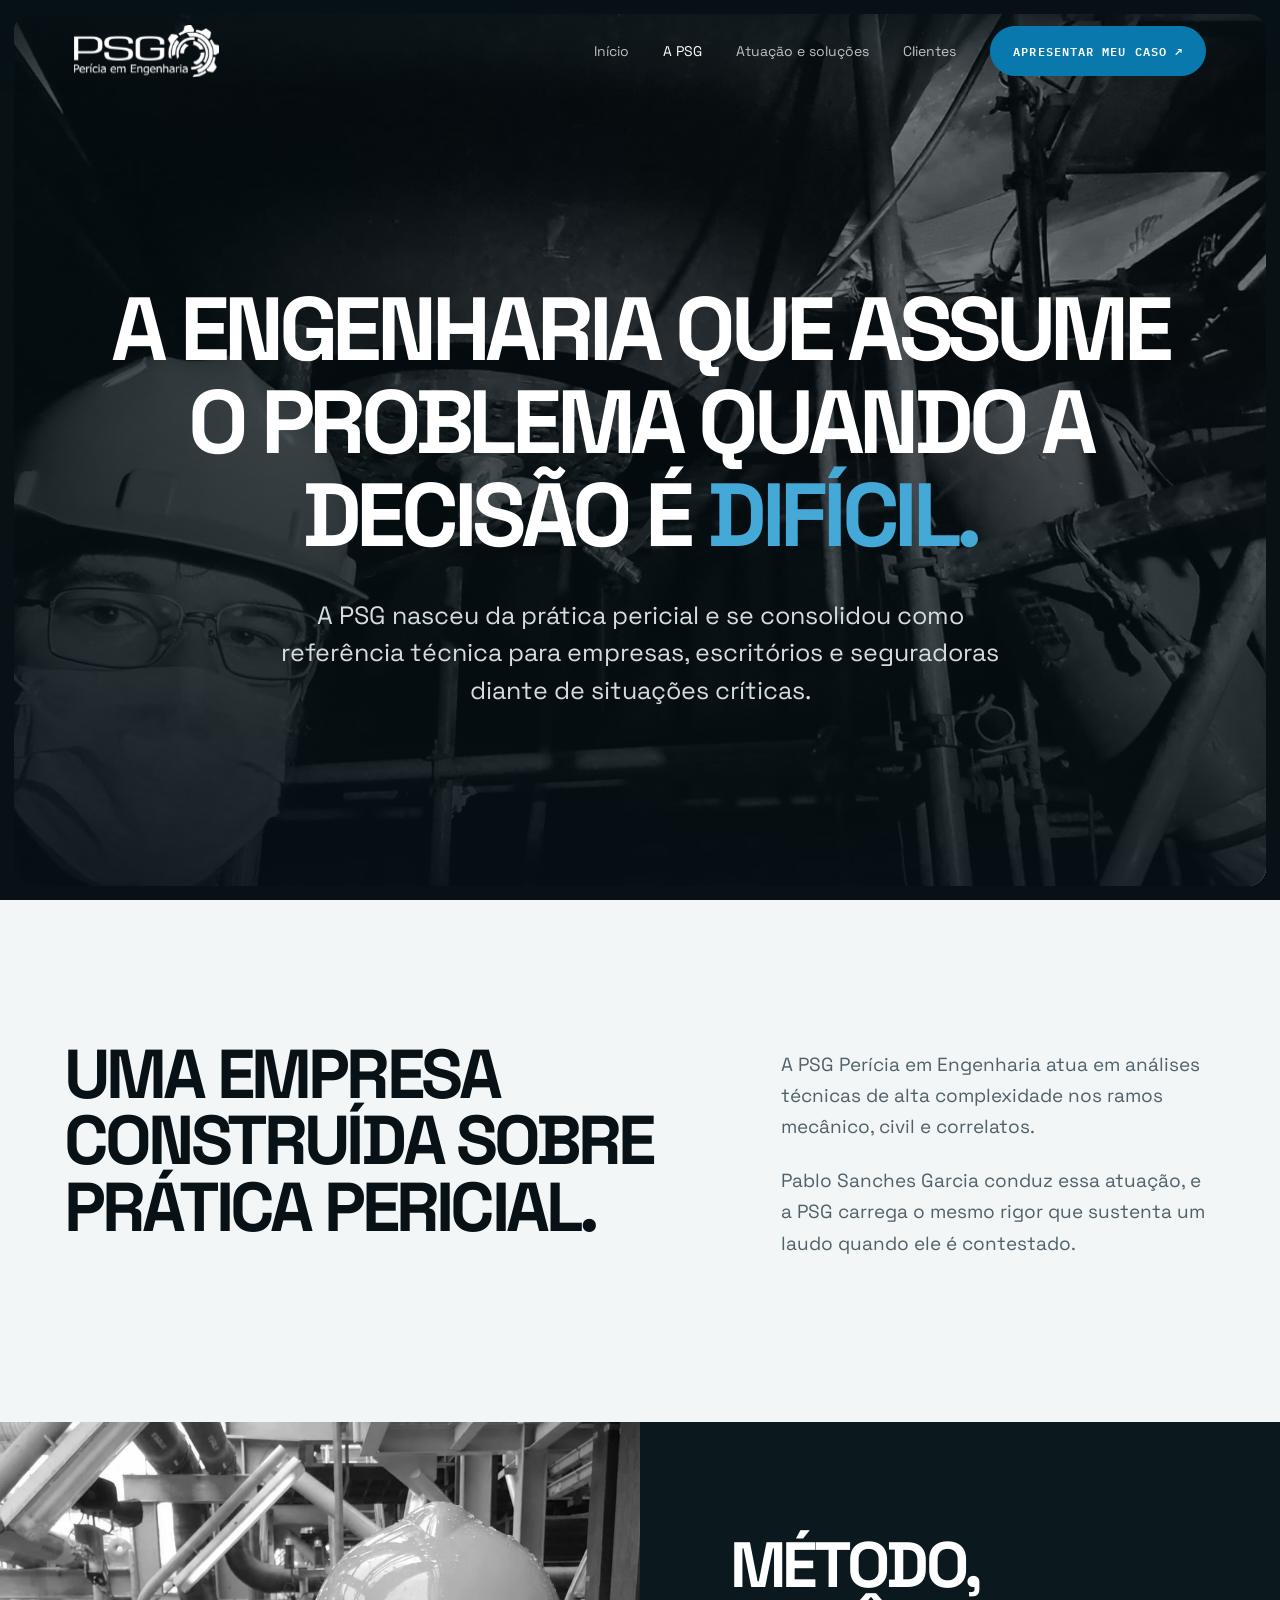
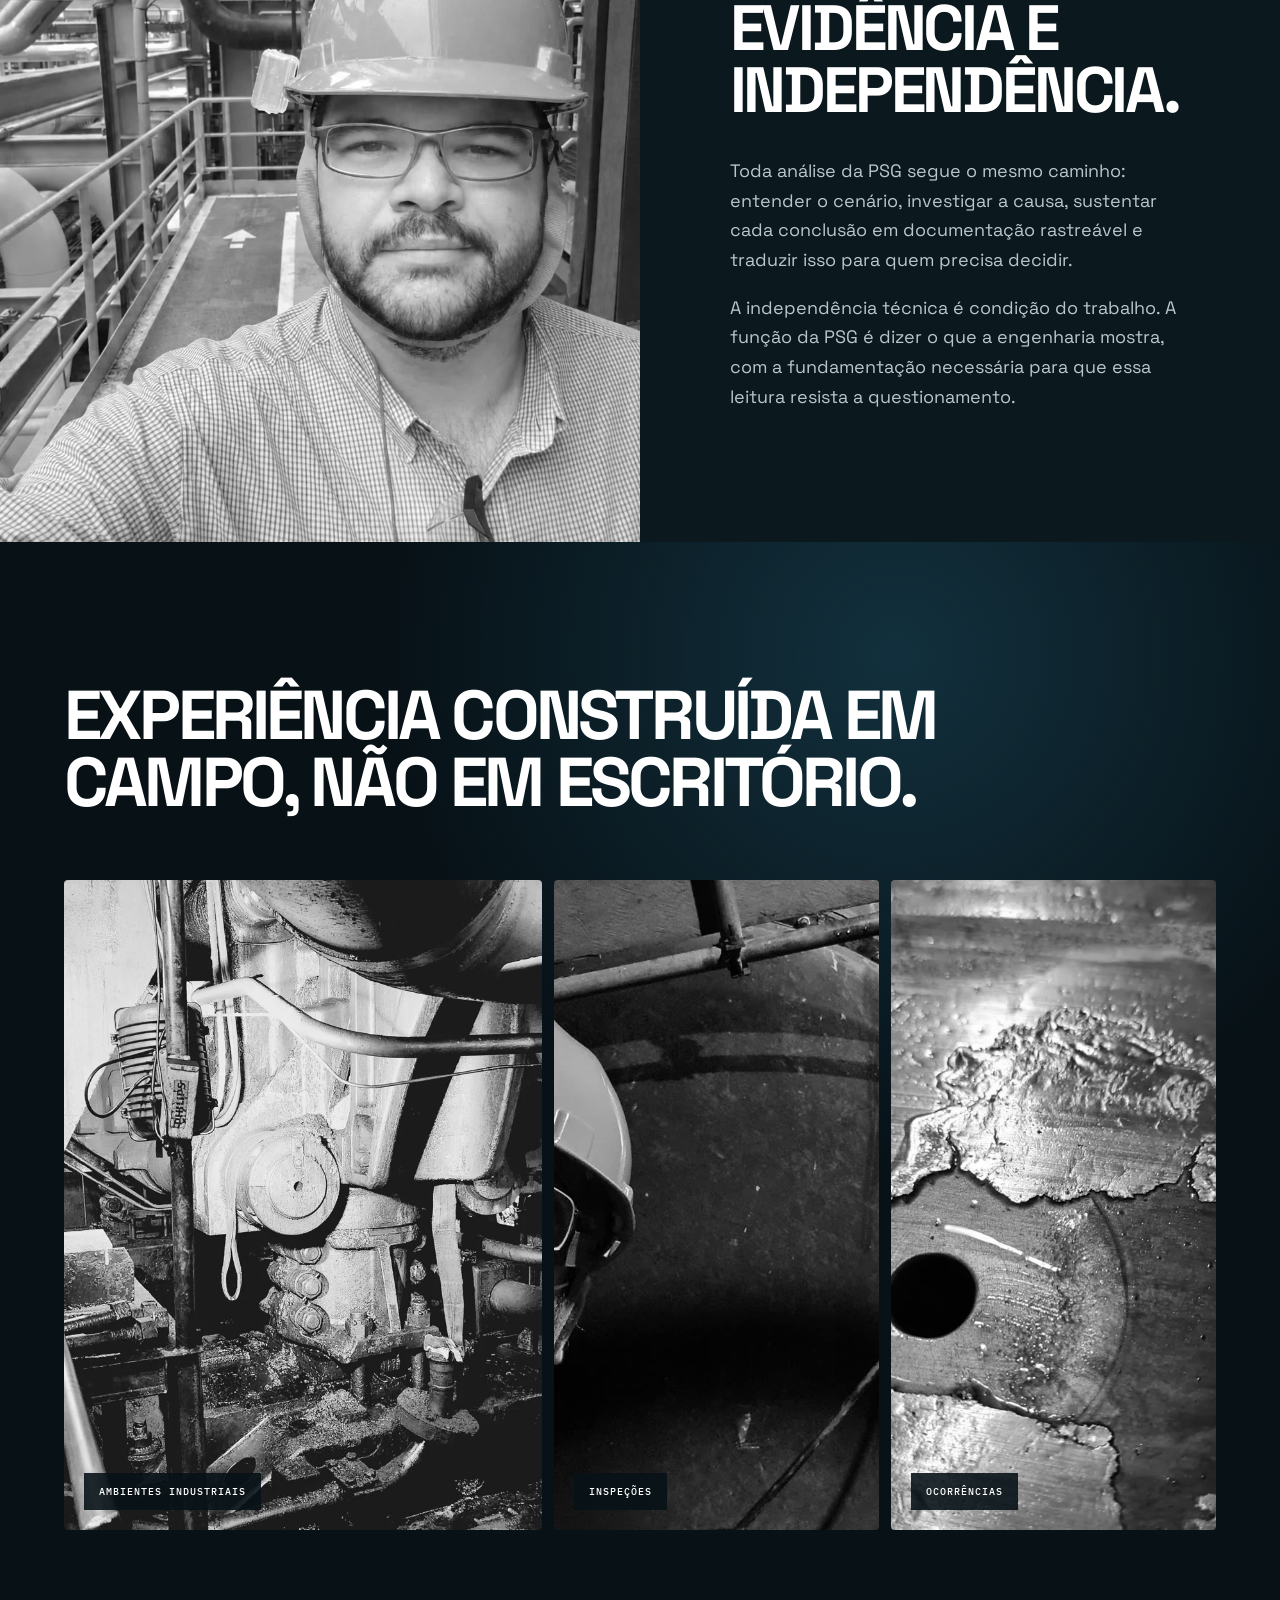
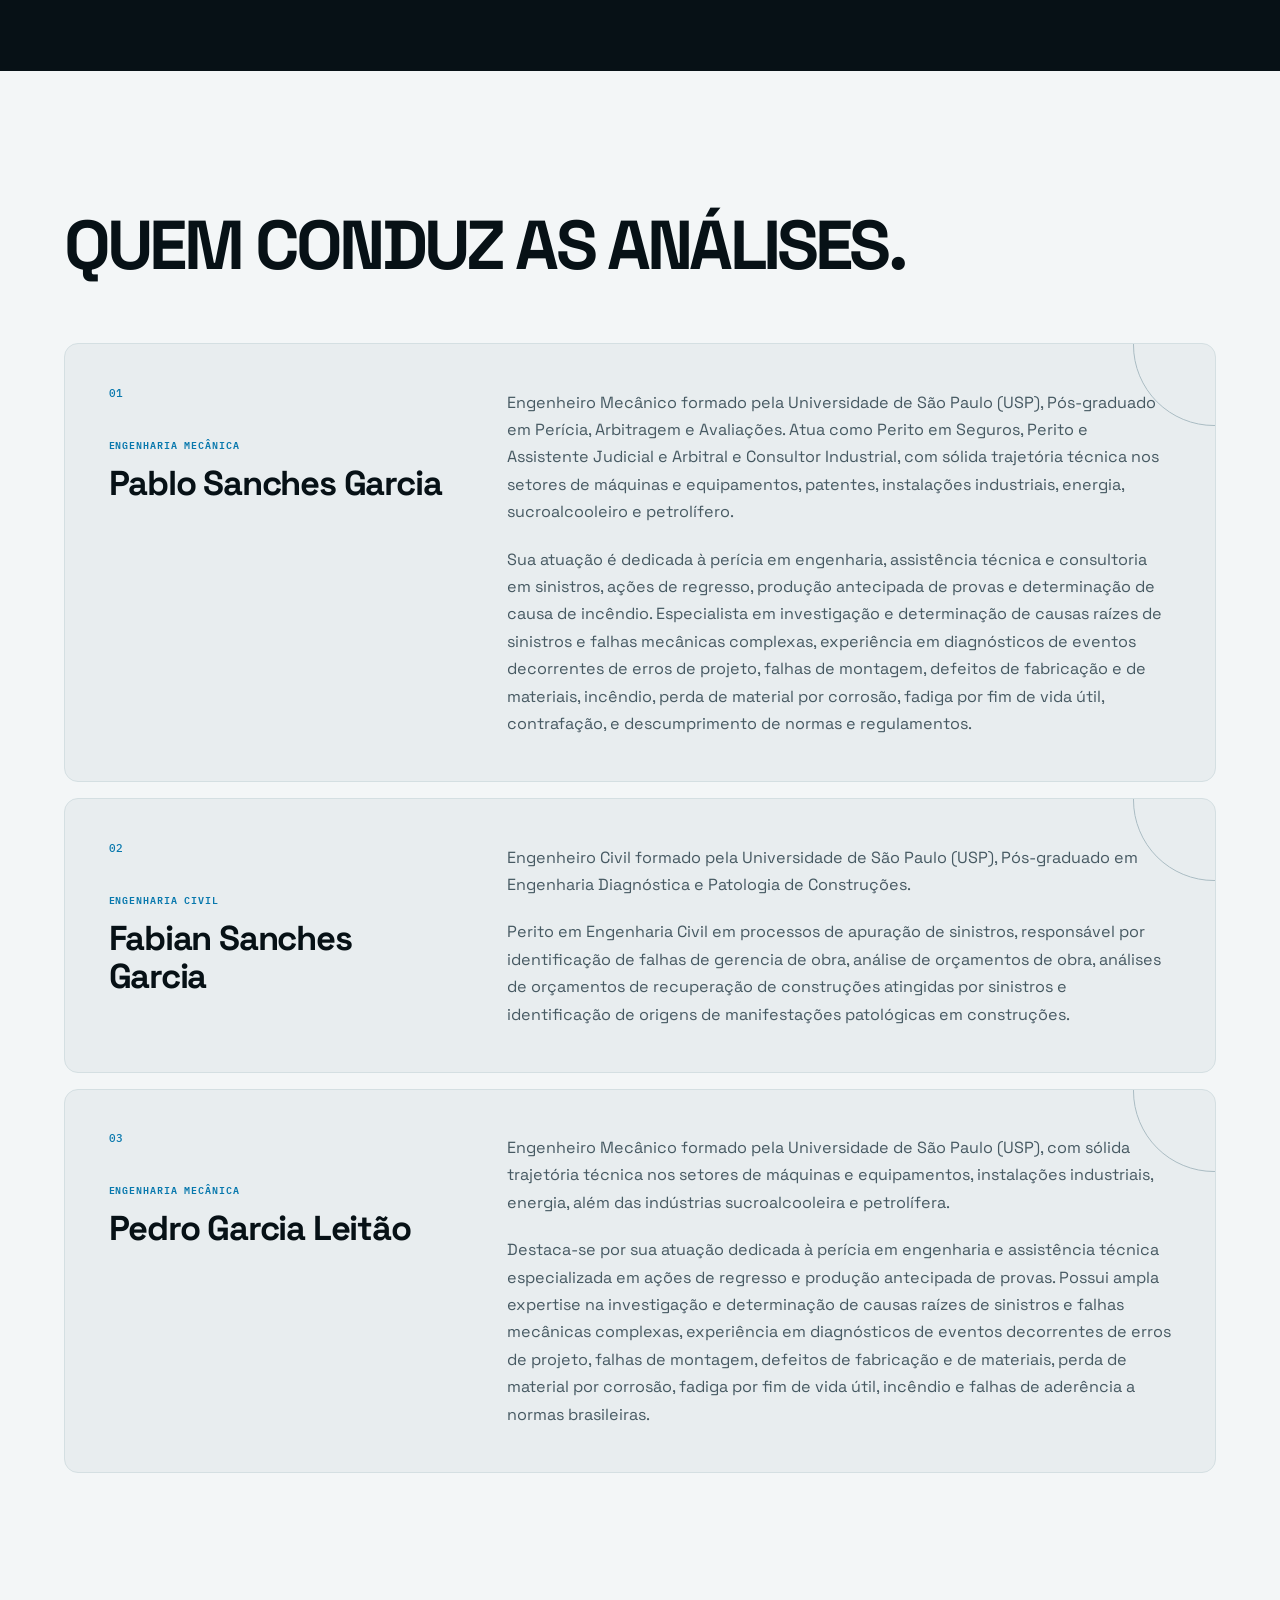
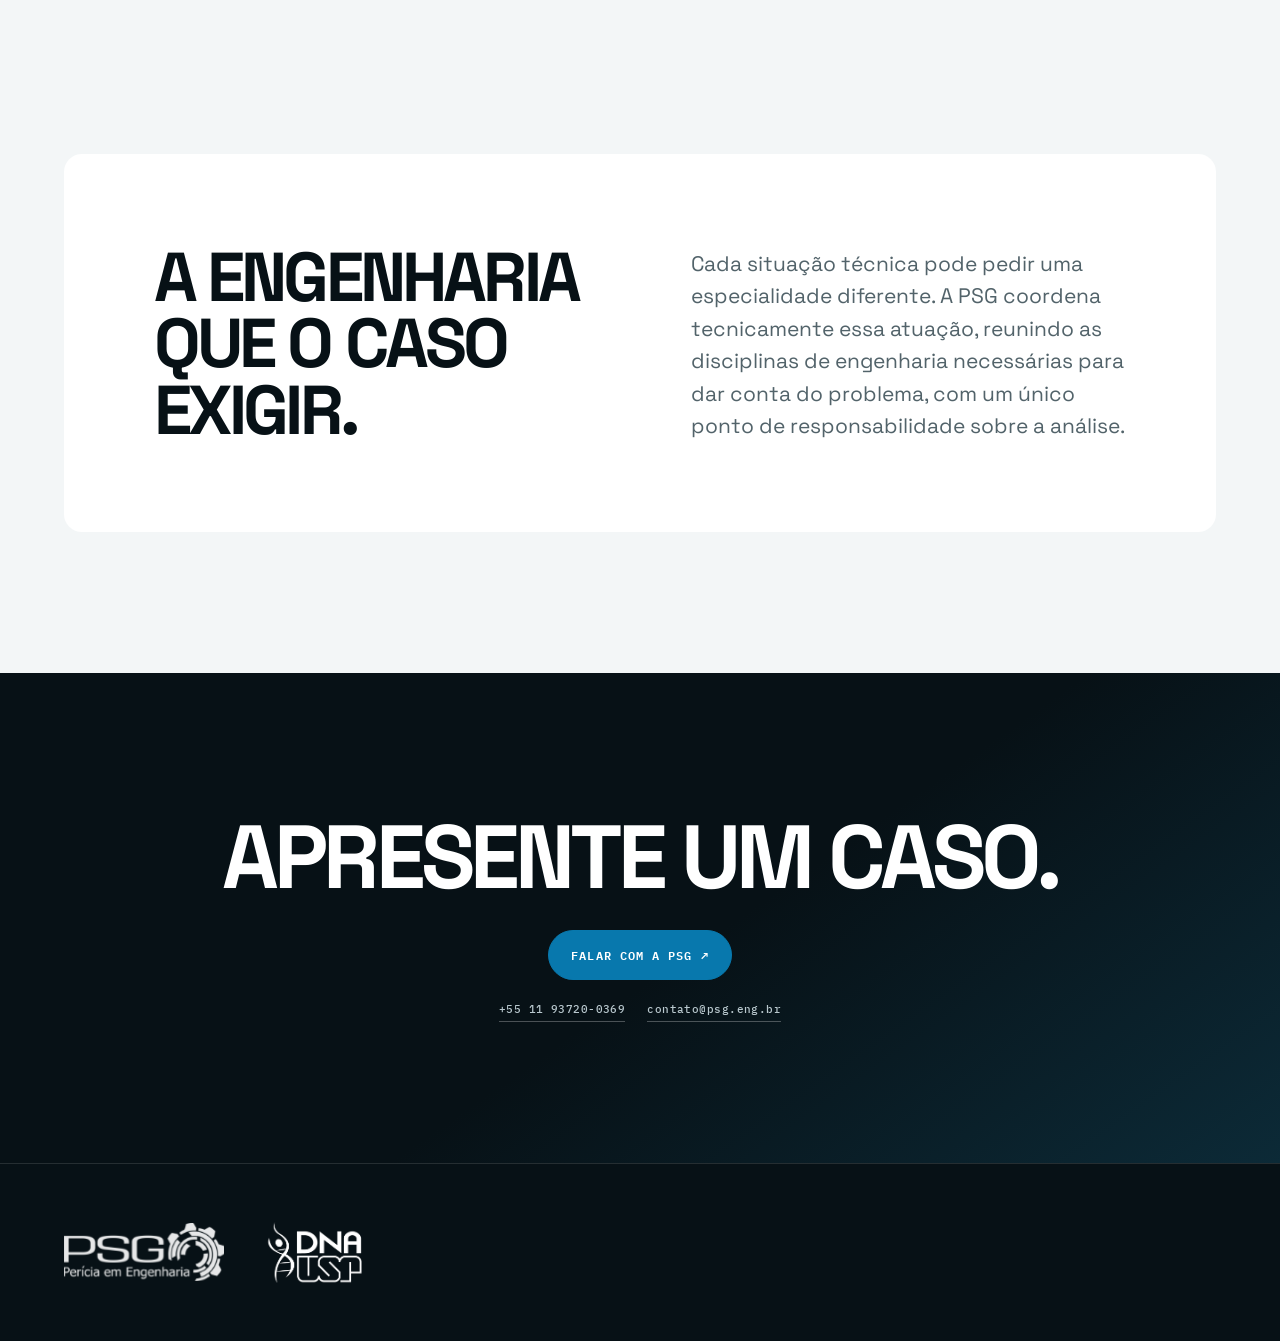
==== commit 6c4ed3b2: "AJ SITE | THEODORO" ====
--- a/a-psg/index.html
+++ b/a-psg/index.html
@@ -8,13 +8,47 @@
 <!-- Google Tag Manager (noscript) -->
 <noscript><iframe height="0" src="https://www.googletagmanager.com/ns.html?id=GTM-MQ7P9SL2" style="display:none;visibility:hidden" width="0"></iframe></noscript>
 <!-- End Google Tag Manager (noscript) -->
-<header class="topbar"><div class="wrap nav"><a href="../index.html"><img alt="PSG Perícia em Engenharia" class="logo" decoding="async" src="../assets/brand/logo-psg.svg"/></a><button aria-controls="navlinks" aria-expanded="false" aria-label="Abrir menu" class="menu">☰</button><nav class="navlinks" id="navlinks"><a href="../index.html">Início</a><a class="active" href="../a-psg/index.html">A PSG</a><a href="../solucoes/index.html">Atuação e soluções</a><a class="pill" href="#contato">Apresentar meu caso ↗</a></nav></div></header>
+<header class="topbar"><div class="wrap nav"><a href="../index.html"><img alt="PSG Perícia em Engenharia" class="logo" decoding="async" src="../assets/brand/logo-psg.svg"/></a><button aria-controls="navlinks" aria-expanded="false" aria-label="Abrir menu" class="menu">☰</button><nav class="navlinks" id="navlinks"><a href="../index.html">Início</a><a class="active" href="../a-psg/index.html">A PSG</a><a href="../solucoes/index.html">Atuação e soluções</a><a href="../clientes/index.html">Clientes</a><a class="pill" href="#contato">Apresentar meu caso ↗</a></nav></div></header>
 <main>
 <section class="inner-hero"><img alt="Pablo Sanches Garcia durante uma inspeção em uma planta industrial" class="inner-hero-bg" decoding="async" fetchpriority="high" loading="eager" src="../assets/web/about-pablo-method.webp"/><div class="wrap inner-hero-content"><h1>A engenharia que assume o problema quando a decisão é <em>difícil.</em></h1><p>A PSG nasceu da prática pericial e se consolidou como referência técnica para empresas, escritórios e seguradoras diante de situações críticas.</p></div></section>
 <section class="section light"><div class="wrap about-intro reveal"><h2>Uma empresa construída sobre prática pericial.</h2><div class="about-copy"><p>A PSG Perícia em Engenharia atua em análises técnicas de alta complexidade nos ramos mecânico, civil e correlatos.</p><p>Pablo Sanches Garcia conduz essa atuação, e a PSG carrega o mesmo rigor que sustenta um laudo quando ele é contestado.</p></div></div></section>
 <section class="method-band"><div class="method-image reveal reveal-left"><img alt="Pablo em campo, com equipamento de proteção, dentro de uma planta industrial" decoding="async" loading="lazy" src="../assets/web/about-pablo-sem-marcas.webp"/></div><div class="method-copy reveal reveal-right"><h2>Método, evidência e independência.</h2><p>Toda análise da PSG segue o mesmo caminho: entender o cenário, investigar a causa, sustentar cada conclusão em documentação rastreável e traduzir isso para quem precisa decidir.</p><p>A independência técnica é condição do trabalho. A função da PSG é dizer o que a engenharia mostra, com a fundamentação necessária para que essa leitura resista a questionamento.</p></div></section>
 <section class="section field-section inner-field"><div class="wrap"><div class="field-heading reveal"><h2>Experiência construída em campo, não em escritório.</h2></div><div class="inner-gallery reveal"><figure><img alt="Equipamento no interior de uma fábrica" decoding="async" loading="lazy" src="../assets/web/about-field.webp"/><figcaption>Ambientes industriais</figcaption></figure><figure><img alt="Pablo inspecionando um equipamento industrial" decoding="async" loading="lazy" src="../assets/web/about-pablo-inspection.webp"/><figcaption>Inspeções</figcaption></figure><figure><img alt="Evidência de falha em componente" decoding="async" loading="lazy" src="../assets/web/about-evidence.webp"/><figcaption>Ocorrências</figcaption></figure></div></div></section>
-<section class="section light team-section"><div class="wrap"><div class="team-heading reveal"><h2>Quem conduz as análises.</h2></div><div class="team-grid reveal"><article><span>01</span><h3>Pablo Sanches Garcia</h3><p>Equipe técnica PSG</p></article><article><span>02</span><h3>Fabian Sanches Garcia</h3><p>Equipe técnica PSG</p></article><article><span>03</span><h3>Pedro Augusto Garcia Albuquerque Leitão</h3><p>Equipe técnica PSG</p></article></div></div></section>
+<section class="section light team-section"><div class="wrap"><div class="team-heading reveal"><h2>Quem conduz as análises.</h2></div><div class="team-grid reveal">
+<article>
+<div class="team-overview">
+<span class="team-index">01</span>
+<p class="team-degree">Engenharia mecânica</p>
+<h3>Pablo Sanches Garcia</h3>
+</div>
+<div class="team-details">
+<p class="team-bio">Engenheiro Mecânico formado pela Universidade de São Paulo (USP), Pós-graduado em Perícia, Arbitragem e Avaliações. Atua como Perito em Seguros, Perito e Assistente Judicial e Arbitral e Consultor Industrial, com sólida trajetória técnica nos setores de máquinas e equipamentos, patentes, instalações industriais, energia, sucroalcooleiro e petrolífero.</p>
+<p class="team-bio">Sua atuação é dedicada à perícia em engenharia, assistência técnica e consultoria em sinistros, ações de regresso, produção antecipada de provas e determinação de causa de incêndio. Especialista em investigação e determinação de causas raízes de sinistros e falhas mecânicas complexas, experiência em diagnósticos de eventos decorrentes de erros de projeto, falhas de montagem, defeitos de fabricação e de materiais, incêndio, perda de material por corrosão, fadiga por fim de vida útil, contrafação, e descumprimento de normas e regulamentos.</p>
+</div>
+</article>
+<article>
+<div class="team-overview">
+<span class="team-index">02</span>
+<p class="team-degree">Engenharia civil</p>
+<h3>Fabian Sanches Garcia</h3>
+</div>
+<div class="team-details">
+<p class="team-bio">Engenheiro Civil formado pela Universidade de São Paulo (USP), Pós-graduado em Engenharia Diagnóstica e Patologia de Construções.</p>
+<p class="team-bio">Perito em Engenharia Civil em processos de apuração de sinistros, responsável por identificação de falhas de gerencia de obra, análise de orçamentos de obra, análises de orçamentos de recuperação de construções atingidas por sinistros e identificação de origens de manifestações patológicas em construções.</p>
+</div>
+</article>
+<article>
+<div class="team-overview">
+<span class="team-index">03</span>
+<p class="team-degree">Engenharia mecânica</p>
+<h3>Pedro Garcia Leitão</h3>
+</div>
+<div class="team-details">
+<p class="team-bio">Engenheiro Mecânico formado pela Universidade de São Paulo (USP), com sólida trajetória técnica nos setores de máquinas e equipamentos, instalações industriais, energia, além das indústrias sucroalcooleira e petrolífera.</p>
+<p class="team-bio">Destaca-se por sua atuação dedicada à perícia em engenharia e assistência técnica especializada em ações de regresso e produção antecipada de provas. Possui ampla expertise na investigação e determinação de causas raízes de sinistros e falhas mecânicas complexas, experiência em diagnósticos de eventos decorrentes de erros de projeto, falhas de montagem, defeitos de fabricação e de materiais, perda de material por corrosão, fadiga por fim de vida útil, incêndio e falhas de aderência a normas brasileiras.</p>
+</div>
+</article>
+</div></div></section>
 <section class="section light capacity"><div class="wrap"><div class="capacity-card reveal"><h2>A engenharia que o caso exigir.</h2><p>Cada situação técnica pode pedir uma especialidade diferente. A PSG coordena tecnicamente essa atuação, reunindo as disciplinas de engenharia necessárias para dar conta do problema, com um único ponto de responsabilidade sobre a análise.</p></div></div></section>
 <section class="section contact-section" id="contato"><div class="wrap contact reveal"><div><h2>Apresente um caso.</h2></div><div class="contact-side"><a class="button primary" href="https://wa.me/5511937200369">Falar com a PSG ↗</a><div class="contact-links"><a href="tel:+5511937200369">+55 11 93720-0369</a><a href="mailto:contato@psg.eng.br">contato@psg.eng.br</a></div></div></div></section>
 </main><footer class="footer"><div class="wrap footer-row"><div class="footer-brands"><img alt="PSG" class="footer-logo" decoding="async" src="../assets/brand/logo-psg.svg"/><img alt="DNA USP" class="dna-logo" decoding="async" src="../assets/brand/dna-usp-branco.png"/></div></div></footer><script src="../script.js"></script></body></html>
--- a/style.css
+++ b/style.css
@@ -70,16 +70,190 @@
 /* A página local (file://) também recebe uma entrada suave. */
 @keyframes psgFileEnter{from{opacity:0;transform:translateY(7px)}to{opacity:1;transform:translateY(0)}}
 html.psg-file-entry main{animation:psgFileEnter .32s ease-out both}
-/* Evita filtros pesados/blur nas várias seções durante o scroll. */
-.reveal{filter:none;transform:translateY(14px);transition:opacity .52s ease,transform .52s cubic-bezier(.2,.8,.2,1)}
-.reveal-left{transform:translateX(-20px)}
-.reveal-right{transform:translateX(20px)}
-.reveal.visible{filter:none}
-.about-page .inner-hero-bg{animation-duration:.65s}
-.about-page .inner-hero-content{animation-duration:.55s;animation-delay:.05s}
+/* PSG v04: os efeitos originais de .reveal (blur 5px, fade de 0,85s
+   e movimento de 30px) são preservados sem sobrescritas.
+   A navegação fluida da v03 permanece independente desta animação. */
 @media(prefers-reduced-motion:reduce){
  main,html.psg-leaving main,html.psg-entering main{transition:none;transform:none}
  html.psg-file-entry main{animation:none}
  .reveal,.reveal-left,.reveal-right{transition:none;transform:none;filter:none;opacity:1}
  .about-page .inner-hero-bg,.about-page .inner-hero-content{animation:none}
 }
+
+/* PSG v05 — extensão da identidade original, sem modificar as regras v04 */
+/* Três cartões biográficos com hierarquia e leitura confortável. */
+.about-page .team-grid article{min-height:460px;justify-content:flex-end;padding:34px 30px 32px}
+.about-page .team-grid h3{font-size:clamp(23px,2.25vw,33px);line-height:1.1;letter-spacing:-.035em;margin-bottom:18px}
+.about-page .team-grid .team-degree{order:0;margin:0 0 12px;color:var(--blue);font:600 10px "IBM Plex Mono",monospace;text-transform:uppercase;letter-spacing:.09em;line-height:1.5}
+.about-page .team-grid .team-bio{font-size:15px;line-height:1.62;color:#465962;max-width:440px;text-wrap:pretty}
+.about-page .team-grid article:hover .team-degree{color:#d6f0ff}
+.about-page .team-grid article:hover .team-bio{color:#edf7fa}
+
+/* Página Clientes: mesmo sistema de cor, fontes, containers e movimento da v04. */
+.clients-page .clients-hero{min-height:min(860px,94svh);align-items:flex-end}
+.clients-page .clients-hero-bg{object-position:center}
+.clients-page .clients-hero:after{background:linear-gradient(0deg,#061015f5 2%,#06101584 57%,#061015a6 100%),linear-gradient(90deg,#061015d9 0%,#06101560 80%)}
+.clients-page .clients-hero .inner-hero-content{padding-top:160px;padding-bottom:90px}
+.clients-page .clients-eyebrow{margin-bottom:26px}
+.clients-page .clients-hero h1{max-width:1050px;font-size:clamp(52px,7vw,105px);letter-spacing:-.065em;line-height:1.02;margin:0 0 32px}
+.clients-page .clients-hero h1 em{font-style:normal;color:var(--blue2)}
+.clients-page .clients-hero p{max-width:730px}
+.clients-hero-link{display:inline-flex;align-items:center;gap:28px;margin-top:42px;padding-bottom:12px;border-bottom:1px solid #ffffff69;font:600 11px "IBM Plex Mono",monospace;letter-spacing:.12em;text-transform:uppercase;transition:color .25s,border-color .25s}
+.clients-hero-link:hover{color:var(--blue2);border-color:var(--blue2)}
+.clients-hero-link span{font-size:20px}
+.clients-summary{background:#0c1d26;border-bottom:1px solid #ffffff22}
+.clients-summary-inner{display:grid;grid-template-columns:1fr 170px 170px;gap:45px;align-items:center;padding-top:42px;padding-bottom:42px}
+.clients-summary p{max-width:680px;color:#c3d2d8;font-size:clamp(18px,2vw,24px);line-height:1.35;margin:0}
+.clients-stat{display:flex;align-items:center;gap:13px}
+.clients-stat strong{font-size:clamp(46px,5vw,68px);font-weight:500;letter-spacing:-.075em;line-height:1;color:var(--blue2)}
+.clients-stat span{font:500 10px/1.5 "IBM Plex Mono",monospace;letter-spacing:.06em;text-transform:uppercase;color:#c4d3d9}
+.clients-list-section{padding-block:clamp(95px,10vw,156px)}
+.clients-section-head{display:grid;grid-template-columns:minmax(0,1.15fr) minmax(0,.85fr);gap:75px;align-items:end;margin-bottom:65px}
+.clients-section-head h2{font-size:clamp(43px,5.2vw,75px);margin:0;line-height:.98;letter-spacing:-.06em}
+.clients-section-head h2 em{font-style:normal;color:var(--blue)}
+.clients-section-head p{font-size:clamp(17px,1.65vw,21px);line-height:1.6;max-width:560px;color:#52636b;margin:0}
+.clients-law-section{background:#071116}
+.clients-law-section .clients-section-head h2 em{color:var(--blue2)}
+.clients-law-section .clients-section-head p{color:#b8c8ce}
+.clients-brand-grid{display:grid;grid-template-columns:repeat(4,minmax(0,1fr));gap:12px}
+.client-brand{display:flex;align-items:center;justify-content:center;min-height:165px;padding:22px 18px;text-align:center;border:1px solid #d2dce0;background:#e9eef0;border-radius:12px;transition:background .3s,border-color .3s,transform .3s,color .3s;overflow:hidden}
+.client-brand:hover{background:#fff;border-color:#9cb7c6;transform:translateY(-4px)}
+.client-brand-name{max-width:100%;color:#485b64;font-size:clamp(16px,1.4vw,21px);line-height:1.13;letter-spacing:-.035em;font-weight:700;overflow-wrap:normal;hyphens:auto;transition:color .3s}
+.client-brand:hover .client-brand-name{color:var(--blue)}
+.clients-brand-grid-dark .client-brand{background:#0f212b;border-color:#ffffff1a}
+.clients-brand-grid-dark .client-brand:hover{background:#173746;border-color:#45a9d778}
+.clients-brand-grid-dark .client-brand-name{color:#d9e4e8;font-size:clamp(15px,1.35vw,20px)}
+.clients-brand-grid-dark .client-brand:hover .client-brand-name{color:#b1e4ff}
+.clients-statement{padding-block:115px}
+.clients-statement h2{font-size:clamp(39px,5vw,76px);line-height:1.03;letter-spacing:-.06em;max-width:1100px;margin:0 0 45px}
+.clients-statement h2 em{font-style:normal;color:#c4ecff}
+.clients-statement .section-number{color:#c4ecff}
+.clients-statement .button{border-color:#ffffffbd;background:transparent;color:#fff}
+.clients-statement .button:hover{color:var(--ink);background:#fff}
+@media(max-width:1050px){.clients-summary-inner{grid-template-columns:1fr 135px 135px;gap:25px}.clients-section-head{gap:35px}}
+@media(max-width:900px){.clients-page .clients-hero{min-height:75svh}.clients-brand-grid{grid-template-columns:repeat(3,minmax(0,1fr))}.clients-summary-inner{grid-template-columns:1fr 1fr}.clients-summary p{grid-column:1 / -1}.clients-section-head{grid-template-columns:1fr;gap:20px}.clients-list-section{padding-block:100px}.about-page .team-grid article{min-height:470px}}
+@media(max-width:560px){.clients-page .clients-hero{min-height:79svh}.clients-page .clients-hero .inner-hero-content{padding-top:138px;padding-bottom:58px}.clients-page .clients-hero h1{font-size:clamp(44px,11vw,64px);margin-bottom:26px}.clients-page .clients-hero p{font-size:17px}.clients-summary-inner{grid-template-columns:1fr 1fr;gap:24px;padding-block:30px}.clients-summary p{font-size:18px}.clients-stat{flex-direction:column;align-items:flex-start;gap:5px}.clients-stat strong{font-size:54px}.clients-brand-grid{grid-template-columns:repeat(2,minmax(0,1fr));gap:8px}.client-brand{min-height:136px;padding:14px 10px;border-radius:8px}.client-brand-name{font-size:clamp(13px,3.7vw,17px)}.clients-brand-grid-dark .client-brand-name{font-size:clamp(12px,3.4vw,16px)}.clients-section-head{margin-bottom:35px}.clients-section-head h2{font-size:clamp(41px,11vw,56px)}.clients-list-section{padding-block:75px}.clients-statement{padding-block:84px}.clients-statement h2{font-size:clamp(38px,10vw,55px)}.about-page .team-grid article{min-height:420px;padding:28px 25px}.about-page .team-grid .team-bio{font-size:15px}}
+@media(prefers-reduced-motion:reduce){.client-brand{transition:none}.client-brand:hover{transform:none}}
+
+
+/* PSG v06 — integrais fornecidas pelo cliente, mantendo os cards originais.
+   Conteúdo começa no alto do cartão em vez de ficar preso à base.
+   Não alterar o layout compartilhado, o sistema de cores ou as transições. */
+.about-page .team-grid article{
+  min-height:0;
+  height:auto;
+  justify-content:flex-start;
+  align-items:stretch;
+  padding:32px 30px 36px;
+}
+.about-page .team-grid article>span{
+  position:static;
+  display:block;
+  margin:0 0 28px;
+}
+.about-page .team-grid .team-degree{
+  margin:0 0 12px;
+}
+.about-page .team-grid h3{
+  margin:0 0 20px;
+}
+.about-page .team-grid .team-bio{
+  margin:0;
+  max-width:none;
+  font-size:15px;
+  line-height:1.66;
+}
+.about-page .team-grid .team-bio+.team-bio{
+  margin-top:18px;
+}
+/* Sobrescreve os antigos min-height:470/420px da v05, inclusive no mobile. */
+@media(max-width:900px){
+  .about-page .team-grid article{min-height:0}
+}
+@media(max-width:560px){
+  .about-page .team-grid article{min-height:0;padding:28px 25px 32px}
+  .about-page .team-grid .team-bio{font-size:15px}
+}
+
+
+/* PSG v07 — cards de equipe em linhas horizontais, sem abreviar biografias.
+   Cada card ocupa 100% da largura do container, sem modificar o restante do site. */
+.about-page .team-grid {
+  display: grid;
+  grid-template-columns: minmax(0, 1fr);
+  gap: 16px;
+}
+.about-page .team-grid article {
+  display: grid;
+  grid-template-columns: minmax(250px, .78fr) minmax(0, 1.55fr);
+  align-items: start;
+  column-gap: clamp(32px, 5vw, 84px);
+  width: 100%;
+  min-height: 0;
+  padding: clamp(30px, 3.4vw, 52px);
+  justify-content: initial;
+}
+.about-page .team-grid .team-overview,
+.about-page .team-grid .team-details {
+  position: relative;
+  z-index: 1;
+  min-width: 0;
+}
+.about-page .team-grid .team-index {
+  display: block;
+  margin: 0 0 clamp(24px, 3vw, 42px);
+  color: var(--blue);
+  font: 500 11px "IBM Plex Mono", monospace;
+  line-height: 1;
+}
+.about-page .team-grid .team-degree {
+  margin: 0 0 12px;
+}
+.about-page .team-grid h3 {
+  margin: 0;
+  font-size: clamp(28px, 2.7vw, 42px);
+  line-height: 1.1;
+  overflow-wrap: break-word;
+}
+.about-page .team-grid .team-details {
+  padding-top: 1px;
+}
+.about-page .team-grid .team-bio {
+  max-width: none;
+  margin: 0;
+  font-size: clamp(15px, 1.26vw, 17px);
+  line-height: 1.7;
+  text-wrap: pretty;
+}
+.about-page .team-grid .team-bio + .team-bio {
+  margin-top: 20px;
+}
+.about-page .team-grid article:hover .team-index,
+.about-page .team-grid article:hover .team-degree {
+  color: #d6f0ff;
+}
+.about-page .team-grid article:hover .team-bio {
+  color: #edf7fa;
+}
+@media (max-width: 800px) {
+  .about-page .team-grid article {
+    grid-template-columns: minmax(0, 1fr);
+    row-gap: 24px;
+  }
+  .about-page .team-grid .team-index {
+    margin-bottom: 26px;
+  }
+}
+@media (max-width: 560px) {
+  .about-page .team-grid article {
+    padding: 30px 25px 34px;
+    row-gap: 20px;
+  }
+  .about-page .team-grid h3 {
+    font-size: clamp(27px, 7vw, 36px);
+  }
+  .about-page .team-grid .team-bio {
+    font-size: 15px;
+    line-height: 1.7;
+  }
+}
